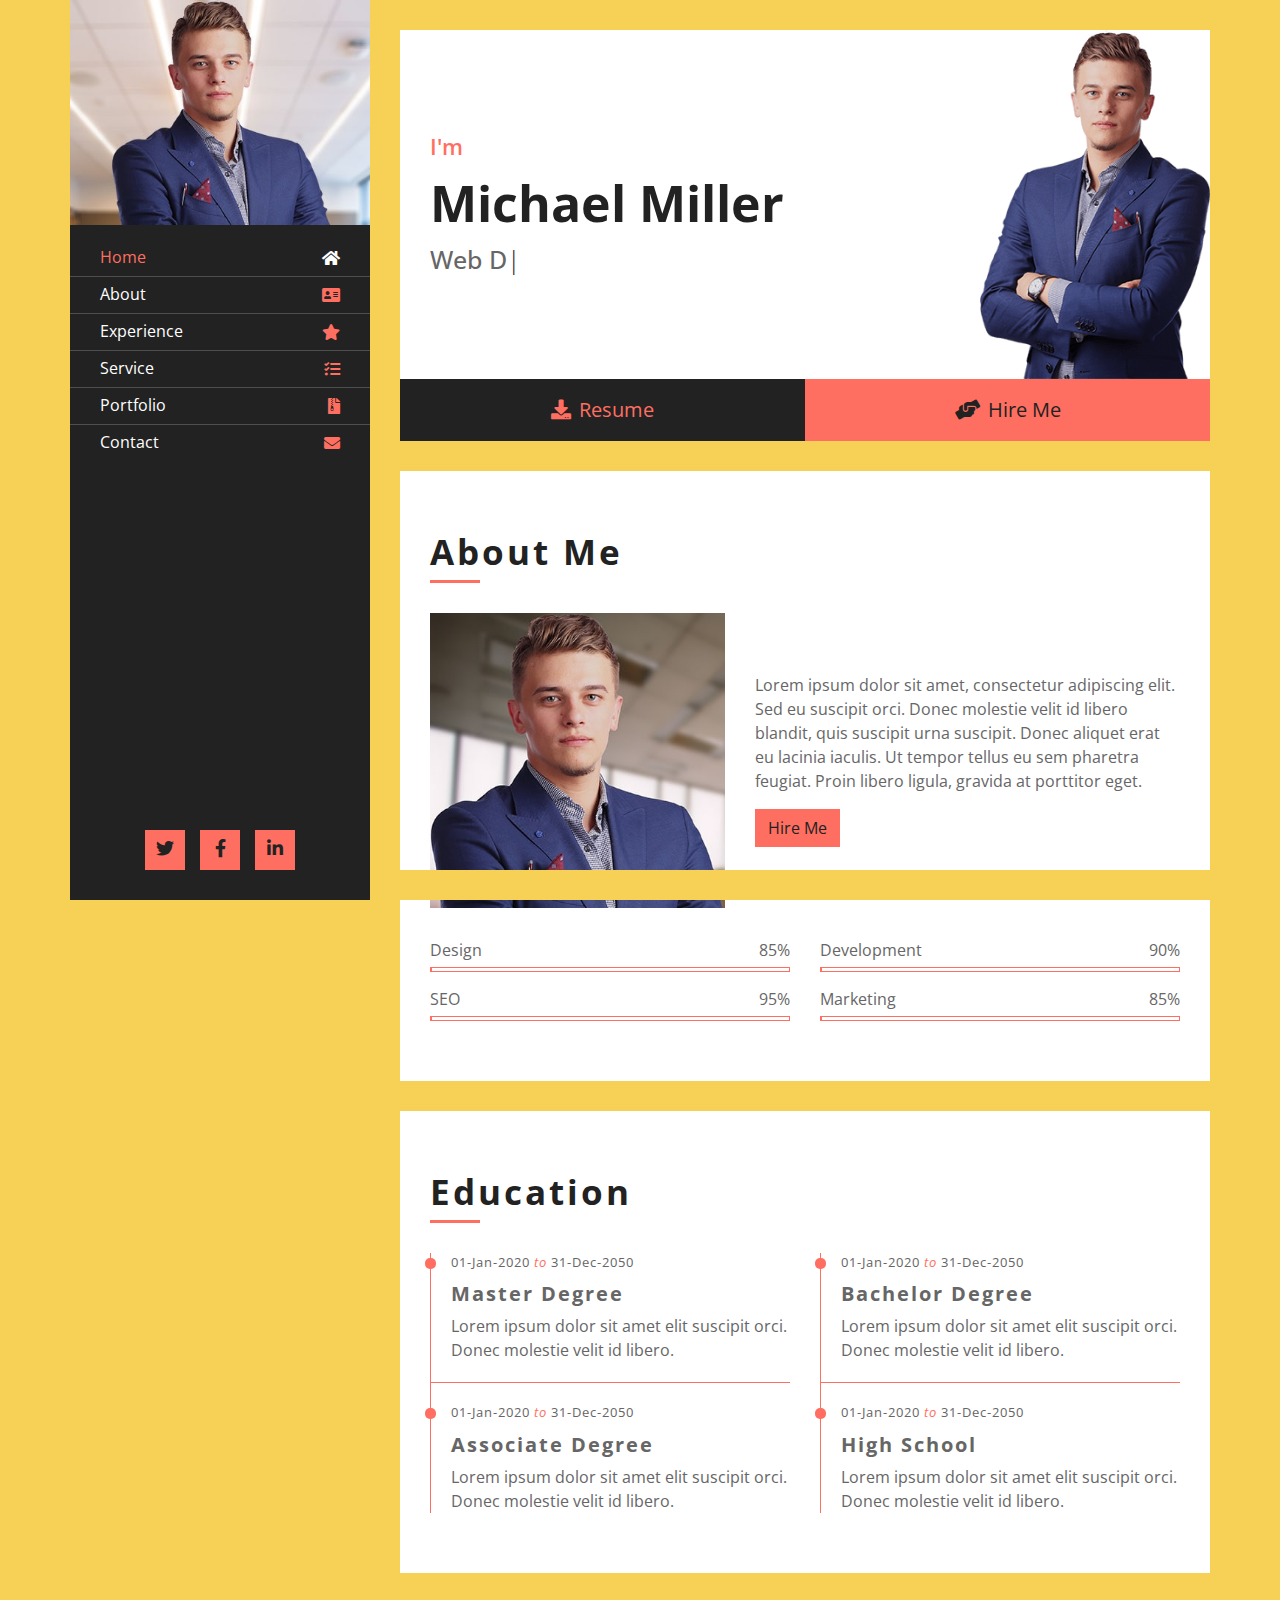
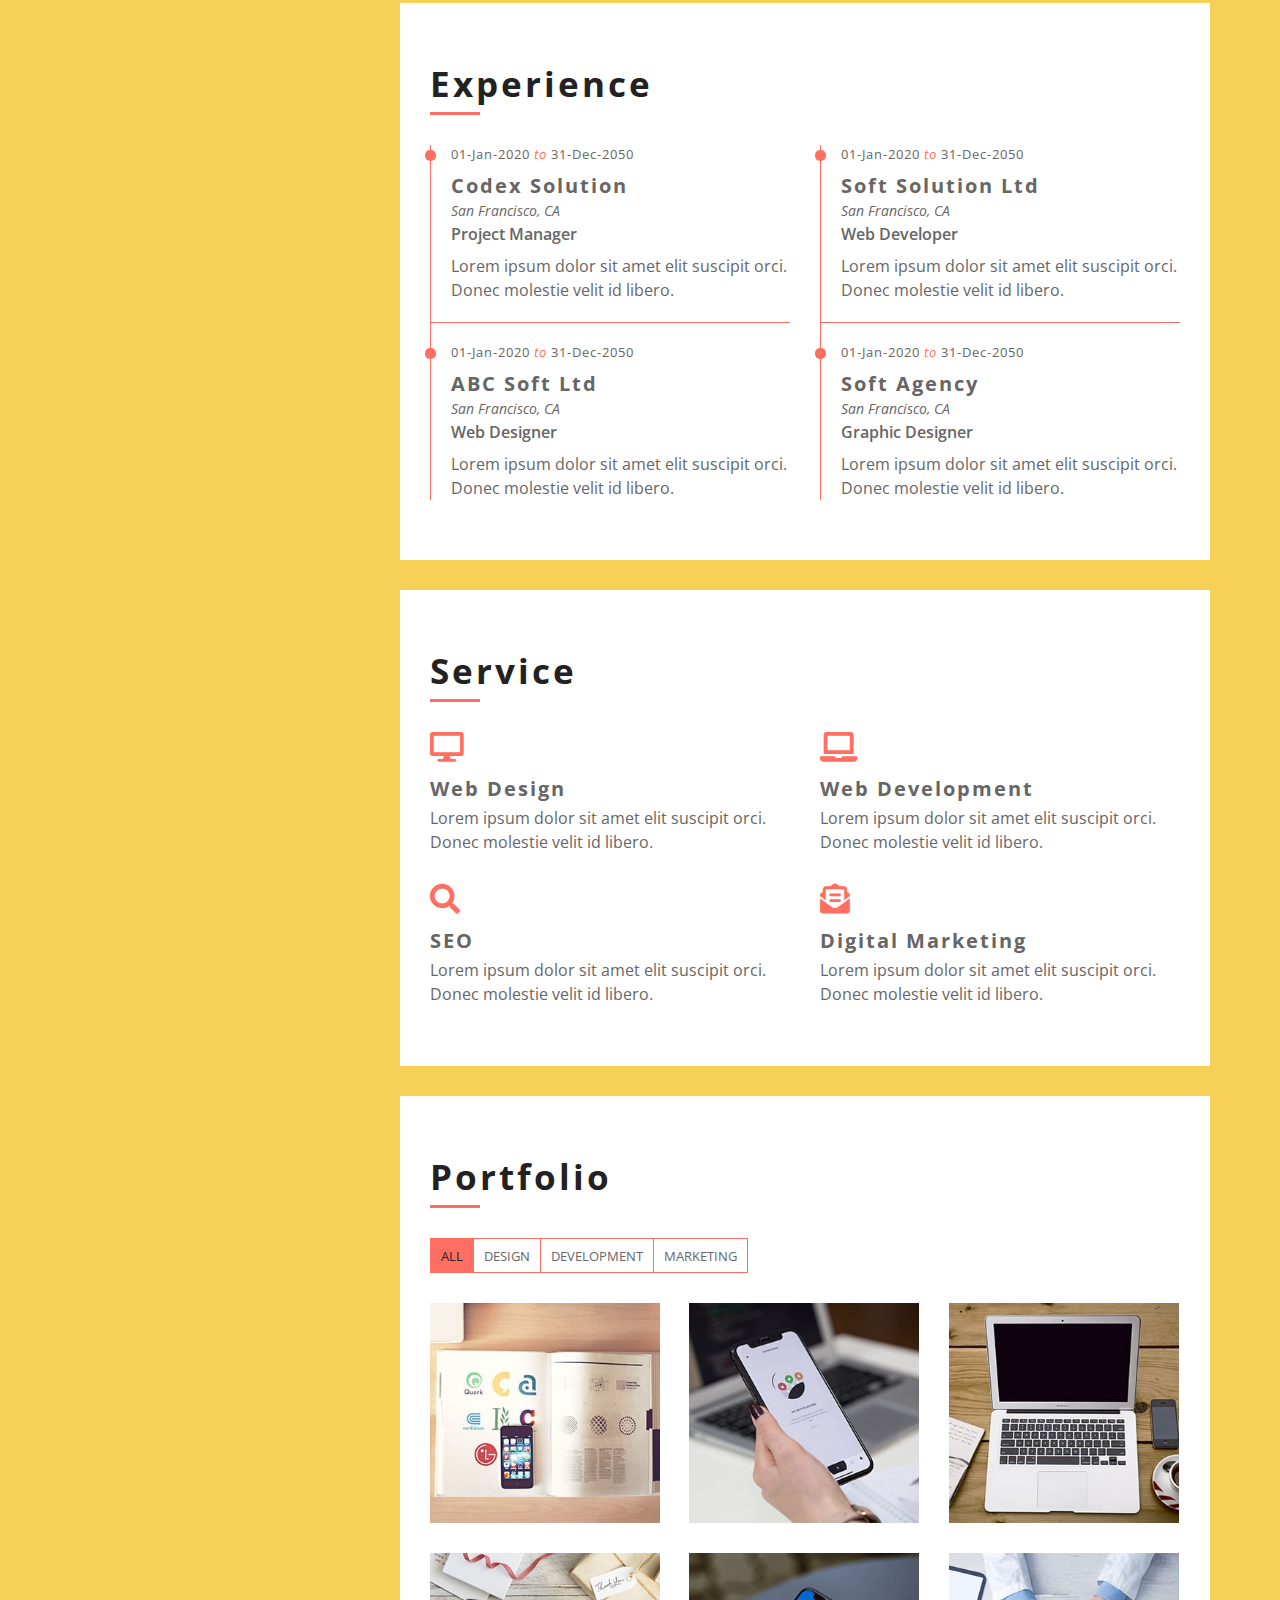
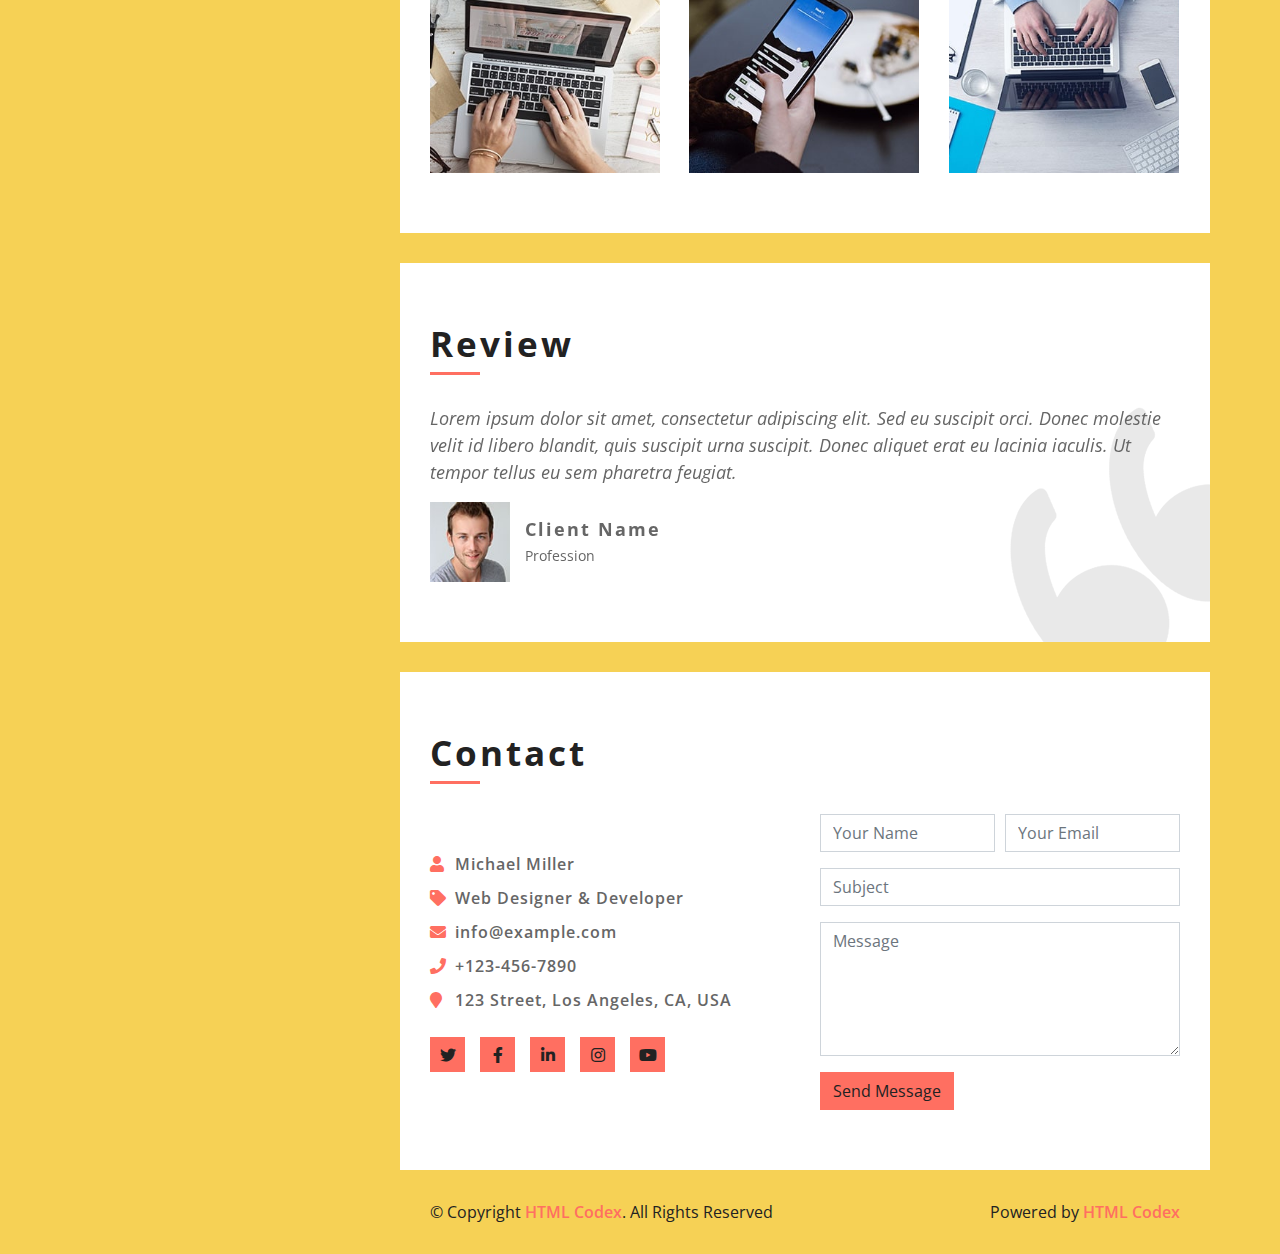
==== index.html @ 1206270b "initial commit" ====
<!DOCTYPE html>
<html lang="en">
    <head>
        <meta charset="utf-8">
        <title>하혜진 포트폴리오</title>
        <meta content="width=device-width, initial-scale=1.0" name="viewport">
        <meta content="Resume Website Template Free Download" name="keywords">
        <meta content="Resume Website Template Free Download" name="description">

        <!-- Favicon -->
        <link href="img/favicon.ico" rel="icon">

        <!-- Google Fonts -->
        <link href="https://fonts.googleapis.com/css2?family=Open+Sans:300;400;600;700;800&display=swap" rel="stylesheet">

        <!-- CSS Libraries -->
        <link href="https://stackpath.bootstrapcdn.com/bootstrap/4.4.1/css/bootstrap.min.css" rel="stylesheet">
        <link href="https://cdnjs.cloudflare.com/ajax/libs/font-awesome/5.10.0/css/all.min.css" rel="stylesheet">
        <link href="lib/slick/slick.css" rel="stylesheet">
        <link href="lib/slick/slick-theme.css" rel="stylesheet">
        <link href="lib/lightbox/css/lightbox.min.css" rel="stylesheet">

        <!-- Template Stylesheet -->
        <link href="css/style.css" rel="stylesheet">
    </head>

    <body data-spy="scroll" data-target=".navbar" data-offset="51">
        <div class="wrapper">
            <div class="sidebar">
                <div class="sidebar-header">
                    <img src="img/profile.jpg" alt="Image">
                </div>
                <div class="sidebar-content">
                    <nav class="navbar navbar-expand-md bg-dark navbar-dark">
                        <a href="#" class="navbar-brand">Navigation</a>
                        <button type="button" class="navbar-toggler" data-toggle="collapse" data-target="#navbarCollapse">
                            <span class="navbar-toggler-icon"></span>
                        </button>
                        <div class="collapse navbar-collapse" id="navbarCollapse">
                            <ul class="nav navbar-nav">
                                <li class="nav-item">
                                    <a class="nav-link" href="#header">Home<i class="fa fa-home"></i></a>
                                </li>
                                <li class="nav-item">
                                    <a class="nav-link" href="#about">About<i class="fa fa-address-card"></i></a>
                                </li>
                                <li class="nav-item">
                                    <a class="nav-link" href="#experience">Experience<i class="fa fa-star"></i></a>
                                </li>
                                <li class="nav-item">
                                    <a class="nav-link" href="#service">Service<i class="fa fa-tasks"></i></a>
                                </li>
                                <li class="nav-item">
                                    <a class="nav-link" href="#portfolio">Portfolio<i class="fa fa-file-archive"></i></a>
                                </li>
                                <li class="nav-item">
                                    <a class="nav-link" href="#contact">Contact<i class="fa fa-envelope"></i></a>
                                </li>
                            </ul>
                        </div>
                    </nav>
                </div>
                <div class="sidebar-footer">
                    <a href="#"><i class="fab fa-twitter"></i></a>
                    <a href="#"><i class="fab fa-facebook-f"></i></a>
                    <a href="#"><i class="fab fa-linkedin-in"></i></a>
                </div>
            </div>
            <div class="content">
                <!-- Header Start -->
                <div class="header" id="header">
                    <div class="content-inner">
                        <p>I'm</p>
                        <h1>Michael Miller</h1>
                        <h2></h2>
                        <div class="typed-text">Web Designer, Web Developer, Front End Developer, Apps Developer, Graphic Designer</div>
                    </div>
                </div>
                <!-- Header End -->
                
                <!-- Large Button Start -->
                <div class="large-btn">
                    <div class="content-inner">
                        <a class="btn" href="#"><i class="fa fa-download"></i>Resume</a>
                        <a class="btn" href="#"><i class="fa fa-hands-helping"></i>Hire Me</a>
                    </div>
                </div>
                <!-- Large Button End -->
                
                <!-- About Start -->
                <div class="about" id="about">
                    <div class="content-inner">
                        <div class="content-header">
                            <h2>About Me</h2>
                        </div>
                        <div class="row align-items-center">
                            <div class="col-md-6 col-lg-5">
                                <img src="img/about.jpg" alt="Image">
                            </div>
                            <div class="col-md-6 col-lg-7">
                                <p>
                                    Lorem ipsum dolor sit amet, consectetur adipiscing elit. Sed eu suscipit orci. Donec molestie velit id libero blandit, quis suscipit urna suscipit. Donec aliquet erat eu lacinia iaculis. Ut tempor tellus eu sem pharetra feugiat. Proin libero ligula, gravida at porttitor eget.
                                </p>
                                <a class="btn" href="#">Hire Me</a>
                            </div>
                        </div>
                        <div class="row">
                            <div class="col-md-6">
                                <div class="skills">
                                    <div class="skill-name">
                                        <p>Design</p><p>85%</p>
                                    </div>
                                    <div class="progress">
                                        <div class="progress-bar" role="progressbar" aria-valuenow="85" aria-valuemin="0" aria-valuemax="100"></div>
                                    </div>
                                    <div class="skill-name">
                                        <p>SEO</p><p>95%</p>
                                    </div>
                                    <div class="progress">
                                        <div class="progress-bar" role="progressbar" aria-valuenow="95" aria-valuemin="0" aria-valuemax="100"></div>
                                    </div>
                                </div>
                            </div>
                            <div class="col-md-6">
                                <div class="skills">
                                    <div class="skill-name">
                                        <p>Development</p><p>90%</p>
                                    </div>
                                    <div class="progress">
                                        <div class="progress-bar" role="progressbar" aria-valuenow="90" aria-valuemin="0" aria-valuemax="100"></div>
                                    </div>
                                    <div class="skill-name">
                                        <p>Marketing</p><p>85%</p>
                                    </div>
                                    <div class="progress">
                                        <div class="progress-bar" role="progressbar" aria-valuenow="85" aria-valuemin="0" aria-valuemax="100"></div>
                                    </div>
                                </div>
                            </div>
                        </div>
                    </div>
                </div>
                <!-- About End -->
                
                <!-- Education Start -->
                <div class="education" id="education">
                    <div class="content-inner">
                        <div class="content-header">
                            <h2>Education</h2>
                        </div>
                        <div class="row align-items-center">
                            <div class="col-md-6">
                                <div class="edu-col">
                                    <span>01-Jan-2020 <i>to</i> 31-Dec-2050</span>
                                    <h3>Master Degree</h3>
                                    <p>Lorem ipsum dolor sit amet elit suscipit orci. Donec molestie velit id libero.</p>
                                </div>
                            </div>
                            <div class="col-md-6">
                                <div class="edu-col">
                                    <span>01-Jan-2020 <i>to</i> 31-Dec-2050</span>
                                    <h3>Bachelor Degree</h3>
                                    <p>Lorem ipsum dolor sit amet elit suscipit orci. Donec molestie velit id libero.</p>
                                </div>
                            </div>
                            <div class="col-md-6">
                                <div class="edu-col">
                                    <span>01-Jan-2020 <i>to</i> 31-Dec-2050</span>
                                    <h3>Associate Degree</h3>
                                    <p>Lorem ipsum dolor sit amet elit suscipit orci. Donec molestie velit id libero.</p>
                                </div>
                            </div>
                            <div class="col-md-6">
                                <div class="edu-col">
                                    <span>01-Jan-2020 <i>to</i> 31-Dec-2050</span>
                                    <h3>High School</h3>
                                    <p>Lorem ipsum dolor sit amet elit suscipit orci. Donec molestie velit id libero.</p>
                                </div>
                            </div>
                        </div>
                    </div>
                </div>
                <!-- Education Start -->
                
                <!-- Experience Start -->
                <div class="experience" id="experience">
                    <div class="content-inner">
                        <div class="content-header">
                            <h2>Experience</h2>
                        </div>
                        <div class="row align-items-center">
                            <div class="col-md-6">
                                <div class="exp-col">
                                    <span>01-Jan-2020 <i>to</i> 31-Dec-2050</span>
                                    <h3>Codex Solution</h3>
                                    <h4>San Francisco, CA</h4>
                                    <h5>Project Manager</h5>
                                    <p>Lorem ipsum dolor sit amet elit suscipit orci. Donec molestie velit id libero.</p>
                                </div>
                            </div>
                            <div class="col-md-6">
                                <div class="exp-col">
                                    <span>01-Jan-2020 <i>to</i> 31-Dec-2050</span>
                                    <h3>Soft Solution Ltd</h3>
                                    <h4>San Francisco, CA</h4>
                                    <h5>Web Developer</h5>
                                    <p>Lorem ipsum dolor sit amet elit suscipit orci. Donec molestie velit id libero.</p>
                                </div>
                            </div>
                            <div class="col-md-6">
                                <div class="exp-col">
                                    <span>01-Jan-2020 <i>to</i> 31-Dec-2050</span>
                                    <h3>ABC Soft Ltd</h3>
                                    <h4>San Francisco, CA</h4>
                                    <h5>Web Designer</h5>
                                    <p>Lorem ipsum dolor sit amet elit suscipit orci. Donec molestie velit id libero.</p>
                                </div>
                            </div>
                            <div class="col-md-6">
                                <div class="exp-col">
                                    <span>01-Jan-2020 <i>to</i> 31-Dec-2050</span>
                                    <h3>Soft Agency</h3>
                                    <h4>San Francisco, CA</h4>
                                    <h5>Graphic Designer</h5>
                                    <p>Lorem ipsum dolor sit amet elit suscipit orci. Donec molestie velit id libero.</p>
                                </div>
                            </div>
                        </div>
                    </div>
                </div>
                <!-- Experience Start -->
                
                <!-- Service Start -->
                <div class="service" id="service">
                    <div class="content-inner">
                        <div class="content-header">
                            <h2>Service</h2>
                        </div>
                        <div class="row align-items-center">
                            <div class="col-md-6">
                                <div class="srv-col">
                                    <i class="fa fa-desktop"></i>
                                    <h3>Web Design</h3>
                                    <p>Lorem ipsum dolor sit amet elit suscipit orci. Donec molestie velit id libero.</p>
                                </div>
                            </div>
                            <div class="col-md-6">
                                <div class="srv-col">
                                    <i class="fa fa-laptop"></i>
                                    <h3>Web Development</h3>
                                    <p>Lorem ipsum dolor sit amet elit suscipit orci. Donec molestie velit id libero.</p>
                                </div>
                            </div>
                            <div class="col-md-6">
                                <div class="srv-col">
                                    <i class="fa fa-search"></i>
                                    <h3>SEO</h3>
                                    <p>Lorem ipsum dolor sit amet elit suscipit orci. Donec molestie velit id libero.</p>
                                </div>
                            </div>
                            <div class="col-md-6">
                                <div class="srv-col">
                                    <i class="fa fa-envelope-open-text"></i>
                                    <h3>Digital Marketing</h3>
                                    <p>Lorem ipsum dolor sit amet elit suscipit orci. Donec molestie velit id libero.</p>
                                </div>
                            </div>
                        </div>
                    </div>
                </div>
                <!-- Service Start -->
                
                <!-- Portfolio Start -->
                <div class="portfolio" id="portfolio">
                    <div class="content-inner">
                        <div class="content-header">
                            <h2>Portfolio</h2>
                        </div>
                        <div class="row">
                            <div class="col-lg-12">
                                <ul id="portfolio-flters">
                                    <li data-filter="*" class="filter-active">All</li>
                                    <li data-filter=".web-des">Design</li>
                                    <li data-filter=".web-dev">Development</li>
                                    <li data-filter=".dig-mar">Marketing</li>
                                </ul>
                            </div>
                        </div>
                        <div class="row portfolio-container">
                            <div class="col-lg-4 col-md-6 portfolio-item web-des">
                                <div class="portfolio-wrap">
                                    <figure>
                                        <img src="img/portfolio-1.jpg" class="img-fluid" alt="">
                                        <a href="img/portfolio-1.jpg" data-lightbox="portfolio" data-title="Project Name" class="link-preview" title="Preview"><i class="fa fa-eye"></i></a>
                                        <a href="#" class="link-details" title="More Details"><i class="fa fa-link"></i></a>
                                        <a class="portfolio-title" href="#">Project Name <span>Web Design</span></a>
                                    </figure>
                                </div>
                            </div>

                            <div class="col-lg-4 col-md-6 portfolio-item web-des">
                                <div class="portfolio-wrap">
                                    <figure>
                                        <img src="img/portfolio-2.jpg" class="img-fluid" alt="">
                                        <a href="img/portfolio-2.jpg" class="link-preview" data-lightbox="portfolio" data-title="Project Name" title="Preview"><i class="fa fa-eye"></i></a>
                                        <a href="#" class="link-details" title="More Details"><i class="fa fa-link"></i></a>
                                        <a class="portfolio-title" href="#">Project Name <span>Web Design</span></a>
                                    </figure>
                                </div>
                            </div>

                            <div class="col-lg-4 col-md-6 portfolio-item web-dev">
                                <div class="portfolio-wrap">
                                    <figure>
                                        <img src="img/portfolio-3.jpg" class="img-fluid" alt="">
                                        <a href="img/portfolio-3.jpg" class="link-preview" data-lightbox="portfolio" data-title="Project Name" title="Preview"><i class="fa fa-eye"></i></a>
                                        <a href="#" class="link-details" title="More Details"><i class="fa fa-link"></i></a>
                                        <a class="portfolio-title" href="#">Project Name <span>Web Development</span></a>
                                    </figure>
                                </div>
                            </div>

                            <div class="col-lg-4 col-md-6 portfolio-item web-dev">
                                <div class="portfolio-wrap">
                                    <figure>
                                        <img src="img/portfolio-4.jpg" class="img-fluid" alt="">
                                        <a href="img/portfolio-4.jpg" class="link-preview" data-lightbox="portfolio" data-title="Project Name" title="Preview"><i class="fa fa-eye"></i></a>
                                        <a href="#" class="link-details" title="More Details"><i class="fa fa-link"></i></a>
                                        <a class="portfolio-title" href="#">Project Name <span>Web Development</span></a>
                                    </figure>
                                </div>
                            </div>

                            <div class="col-lg-4 col-md-6 portfolio-item dig-mar">
                                <div class="portfolio-wrap">
                                    <figure>
                                        <img src="img/portfolio-5.jpg" class="img-fluid" alt="">
                                        <a href="img/portfolio-5.jpg" class="link-preview" data-lightbox="portfolio" data-title="Project Name" title="Preview"><i class="fa fa-eye"></i></a>
                                        <a href="#" class="link-details" title="More Details"><i class="fa fa-link"></i></a>
                                        <a class="portfolio-title" href="#">Project Name <span>Digital Marketing</span></a>
                                    </figure>
                                </div>
                            </div>

                            <div class="col-lg-4 col-md-6 portfolio-item dig-mar">
                                <div class="portfolio-wrap">
                                    <figure>
                                        <img src="img/portfolio-6.jpg" class="img-fluid" alt="">
                                        <a href="img/portfolio-6.jpg" class="link-preview" data-lightbox="portfolio" data-title="Project Name" title="Preview"><i class="fa fa-eye"></i></a>
                                        <a href="#" class="link-details" title="More Details"><i class="fa fa-link"></i></a>
                                        <a class="portfolio-title" href="#">Project Name <span>Digital Marketing</span></a>
                                    </figure>
                                </div>
                            </div>
                        </div>
                    </div>
                </div>
                <!-- Portfolio Start -->
                
                <!-- Review Start -->
                <div class="review" id="review">
                    <div class="content-inner">
                        <div class="content-header">
                            <h2>Review</h2>
                        </div>
                        <div class="row align-items-center review-slider">
                            <div class="col-md-12">
                                <div class="review-slider-item">
                                    <div class="review-text">
                                        <p>
                                            Lorem ipsum dolor sit amet, consectetur adipiscing elit. Sed eu suscipit orci. Donec molestie velit id libero blandit, quis suscipit urna suscipit. Donec aliquet erat eu lacinia iaculis. Ut tempor tellus eu sem pharetra feugiat.
                                        </p>
                                    </div>
                                    <div class="review-img">
                                        <img src="img/review-1.jpg" alt="Image">
                                        <div class="review-name">
                                            <h3>Client Name</h3>
                                            <p>Profession</p>
                                        </div>
                                    </div>
                                </div>
                            </div>
                            <div class="col-md-12">
                                <div class="review-slider-item">
                                    <div class="review-text">
                                        <p>
                                            Lorem ipsum dolor sit amet, consectetur adipiscing elit. Sed eu suscipit orci. Donec molestie velit id libero blandit, quis suscipit urna suscipit. Donec aliquet erat eu lacinia iaculis. Ut tempor tellus eu sem pharetra feugiat.
                                        </p>
                                    </div>
                                    <div class="review-img">
                                        <img src="img/review-2.jpg" alt="Image">
                                        <div class="review-name">
                                            <h3>Client Name</h3>
                                            <p>Profession</p>
                                        </div>
                                    </div>
                                </div>
                            </div>
                            <div class="col-md-12">
                                <div class="review-slider-item">
                                    <div class="review-text">
                                        <p>
                                            Lorem ipsum dolor sit amet, consectetur adipiscing elit. Sed eu suscipit orci. Donec molestie velit id libero blandit, quis suscipit urna suscipit. Donec aliquet erat eu lacinia iaculis. Ut tempor tellus eu sem pharetra feugiat.
                                        </p>
                                    </div>
                                    <div class="review-img">
                                        <img src="img/review-3.jpg" alt="Image">
                                        <div class="review-name">
                                            <h3>Client Name</h3>
                                            <p>Profession</p>
                                        </div>
                                    </div>
                                </div>
                            </div>
                        </div>
                    </div>
                </div>
                <!-- Review End -->
                
                <!-- Contact Start -->
                <div class="contact" id="contact">
                    <div class="content-inner">
                        <div class="content-header">
                            <h2>Contact</h2>
                        </div>
                        <div class="row align-items-center">
                            <div class="col-md-6">
                                <div class="contact-info">
                                    <p><i class="fa fa-user"></i>Michael Miller</p>
                                    <p><i class="fa fa-tag"></i>Web Designer & Developer</p>
                                    <p><i class="fa fa-envelope"></i><a href="mailto:info@example.com">info@example.com</a></p>
                                    <p><i class="fa fa-phone"></i><a href="tel:+1234567890">+123-456-7890</a></p>
                                    <p><i class="fa fa-map-marker"></i>123 Street, Los Angeles, CA, USA</p>
                                    <div class="social">
                                        <a class="btn" href=""><i class="fab fa-twitter"></i></a>
                                        <a class="btn" href=""><i class="fab fa-facebook-f"></i></a>
                                        <a class="btn" href=""><i class="fab fa-linkedin-in"></i></a>
                                        <a class="btn" href=""><i class="fab fa-instagram"></i></a>
                                        <a class="btn" href=""><i class="fab fa-youtube"></i></a>
                                    </div>
                                </div>
                            </div>
                            <div class="col-md-6">
                                <div class="form">
                                    <form>
                                        <div class="form-row">
                                            <div class="form-group col-md-6">
                                                <input type="text" class="form-control" placeholder="Your Name" />
                                            </div>
                                            <div class="form-group col-md-6">
                                                <input type="email" class="form-control" placeholder="Your Email" />
                                            </div>
                                        </div>
                                        <div class="form-group">
                                            <input type="text" class="form-control" placeholder="Subject" />
                                        </div>
                                        <div class="form-group">
                                            <textarea class="form-control" rows="5" placeholder="Message"></textarea>
                                        </div>
                                        <div><button class="btn" type="submit">Send Message</button></div>
                                    </form>
                                </div>
                            </div>
                        </div>
                    </div>
                </div>
                <!-- Contact End -->
                
                <!-- Footer Start -->
                <div class="footer">
                    <div class="content-inner">
                        <div class="row align-items-center">
                            <div class="col-md-6">
                                <p>&copy; Copyright <a href="https://htmlcodex.com">HTML Codex</a>. All Rights Reserved</p>
                            </div>
                            <div class="col-md-6">
                                <p>Powered by <a href="https://htmlcodex.com">HTML Codex</a></p>
                            </div>
                        </div>
                    </div>
                </div>
                <!-- Footer Start -->
            </div>
        </div>
        
        <!-- Back to Top -->
        <a href="#" class="back-to-top"><i class="fa fa-angle-double-up"></i></a>
        
        <!-- JavaScript Libraries -->
        <script src="https://code.jquery.com/jquery-3.4.1.min.js"></script>
        <script src="https://stackpath.bootstrapcdn.com/bootstrap/4.4.1/js/bootstrap.bundle.min.js"></script>
        <script src="lib/easing/easing.min.js"></script>
        <script src="lib/slick/slick.min.js"></script>
        <script src="lib/typed/typed.min.js"></script>
        <script src="lib/waypoints/waypoints.min.js"></script>
        <script src="lib/isotope/isotope.pkgd.min.js"></script>
        <script src="lib/lightbox/js/lightbox.min.js"></script>
        
        <!-- Template Javascript -->
        <script src="js/main.js"></script>
    </body>
</html>
---- css/style.css ----
/**********************************/
/********** General CSS ***********/
/**********************************/
body {
    color: #666666;
    background: #F6D155;
    font-family: 'Open Sans', sans-serif;
}

a {
    color: #222222;
    transition: all .3s;
}

a:hover,
a:active,
a:focus {
    color: #FF6F61;
    outline: none;
    text-decoration: none;
}

.btn:focus {
    box-shadow: none;
}


/**********************************/
/****** Layout with Sidebar *******/
/**********************************/
.wrapper {
    position: relative;
    margin: 0 auto;
    width: 100%;
    max-width: 1140px;
}

.wrapper .sidebar {
    position: relative;
    width: 100%;
    float: left;
    background: #222222;
}

.wrapper .content {
    position: relative;
    width: 100%;
    padding: 15px;
    float: left;
    background: #F6D155;
}

.wrapper .sidebar-header,
.wrapper .sidebar-footer {
    display: none;
}

.navbar {
    padding: 15px;
    background: #222222 !important;
}

.navbar-expand-md .navbar-nav .nav-item {
    width: 100%;
    border-top: 1px solid rgba(255, 255, 255, .2);
}

.navbar-expand-md .navbar-nav .nav-item:first-child{
    border-top: none;
}

.navbar-expand-md .navbar-nav .nav-link {
    color: #ffffff;
    padding: 5px 15px 7px 15px;
    transition: all .3s;
}

.navbar-expand-md .navbar-nav .nav-link i {
    color: #FF6F61;
    float: right;
    padding-top: 5px;
    transition: all .3s;
}

.navbar-expand-md .navbar-nav .nav-link:hover,
.navbar-expand-md .navbar-nav .nav-link.active {
    color: #FF6F61;
}

.navbar-expand-md .navbar-nav .nav-link:hover i,
.navbar-expand-md .navbar-nav .nav-link.active i{
    color: #ffffff;
}


.wrapper .sidebar,
.wrapper .content {
    -webkit-transition: margin 200ms ease-out;
    -moz-transition: margin 200ms ease-out;
    -o-transition: margin 200ms ease-out;
    transition: margin 200ms ease-out;
}

@media (min-width: 768px) {
    .wrapper .content {
        padding: 30px 0px 30px 30px;
    }
    
    .wrapper .content::before,
    .wrapper .content::after {
        position: fixed;
        content: "";
        width: 100%;
        height: 30px;
        background: #F6D155;
        z-index: 1;
    }
    
    .wrapper .content::before {
        top: 0;
    }
    
    .wrapper .content::after {
        bottom: 0;
    }
    
    .wrapper .sidebar {
        position: fixed;
        width: 300px;
        height: 100%;
        margin-left: -250px;
        float: left;
        overflow: auto;
        scrollbar-width: thin;
        scrollbar-color: gray;
        z-index: 2;
    }

    .wrapper .sidebar:hover {
        margin-left: 0px;
    }
    
    .wrapper .content {
        position: relative;
        width: calc(100% - 50px);
        margin-left: 50px;
        float: right;
    }
    
    .wrapper .sidebar:hover  .sidebar-header {
        position: relative;
        display: block;
        width: 100%;
    }

    .wrapper .sidebar .sidebar-header img {
        width: 100%;
        height: auto;
    }
    
    .navbar-brand {
        display: none;
    }
    
    .navbar {
        padding: 15px 0;
        flex-direction: column;
    }
    
    .wrapper .sidebar:hover .navbar-expand-md .navbar-nav .nav-link {
        padding: 5px 30px 7px 30px;
    }
    
    .wrapper .sidebar::-webkit-scrollbar {
        width: 7px;
    }

    .wrapper .sidebar::-webkit-scrollbar-track {
        -webkit-box-shadow: inset 0 0 6px rgba(0,0,0,0.1);
    }

    .wrapper .sidebar::-webkit-scrollbar-thumb {
        background-color: darkgrey;
        outline: 1px solid slategrey;
        border-radius: 7px
    }
    
    .navbar-brand {
        display: none;
    }
    
    .sidebar .sidebar-footer {
        width: 300px;
        position: fixed;
        bottom: 0;
        padding: 15px;
        font-size: 0;
        text-align: center;
        background: #222222;
    }
    
    .sidebar .sidebar-footer a {
        display: inline-block;
        width: 40px;
        height: 40px;
        padding: 5px 0;
        margin: 0 15px 15px 0;
        text-align: center;
        font-size: 18px;
        color: #222222;
        background: #FF6F61;
    }
    
    .sidebar .sidebar-footer a:last-child {
        margin-right: 0;
    }
    
    .sidebar .sidebar-footer a:hover {
        color: #FF6F61;
        background: #ffffff;
    }
    
    .sidebar:hover .sidebar-footer {
        display: block;
    }
}

@media (min-width: 992px) {
    .wrapper .sidebar {
        margin: 0;
    }

    .wrapper .content {
        width: calc(100% - 300px);
        margin-left: 300px;
    }

    .sidebar .sidebar-header {
        position: relative;
        display: block;
        width: 100%;
    }
    
    .navbar-expand-md .navbar-nav .nav-link {
        padding: 5px 30px 7px 30px;
    }
    
    .sidebar .sidebar-footer {
        display: block;
    }
}

@media (max-width: 1140px) {
    .wrapper .content {
        padding: 30px;
    }
}

@media (max-width: 576px) {
    .wrapper .content {
        padding: 15px;
    }
}


/**********************************/
/******** Back to Top CSS *********/
/**********************************/
.back-to-top {
    position: fixed;
    display: none;
    width: 30px;
    height: 30px;
    text-align: center;
    line-height: 1;
    font-size: 30px;
    right: 30px;
    bottom: 30px;
    transition: background 0.5s;
    z-index: 11;
}

.back-to-top i {
    color: #222222;
}

.back-to-top i:hover {
    color: #FF6F61;
}

.back-to-top {
    -webkit-animation: action 1s infinite  alternate;
    animation: action 1s infinite  alternate;
}

@-webkit-keyframes action {
    0% { transform: translateY(0); }
    100% { transform: translateY(-15px); }
}

@keyframes action {
    0% { transform: translateY(0); }
    100% { transform: translateY(-15px); }
}


/**********************************/
/*********** Header CSS ***********/
/**********************************/
.header {
    position: relative;
    background: #ffffff;
}

.header .content-inner {
    padding: 100px 30px;
    background: url(../img/profile.png) right bottom no-repeat;
    background-size: contain;
}

.header p {
    color: #FF6F61;
    font-size: 22px;
    font-weight: 600;
    margin-bottom: 10px;
}

.header h1 {
    color: #222222;
    font-size: 50px;
    font-weight: 700;
}

.header h2 {
    display: inline-block;
    margin: 0;
    height: 25px;
    font-size: 25px;
}

.header .typed-text {
    display: none;
}

.header .typed-cursor {
    font-size: 25px;
    font-weight: 300;
    color: #222222;
}

.large-btn .content-inner {
    font-size: 0;
    border-bottom: 30px solid #F6D155;
}

.large-btn .btn {
    position: relative;
    width: 50%;
    padding: 15px 0;
    color: #FF6F61;
    font-size: 20px;
    background: #222222;
    border-radius: 0;
}

.large-btn .btn:last-child {
    color: #222222;
    background: #FF6F61;
}

.large-btn .btn i {
    margin-right: 8px;
}

.large-btn .btn::after {
    position: absolute;
    content: "";
    width: 0;
    height: 100%;
    top: 0;
    left: 0;
    transition: all .3s;
}

.large-btn .btn:hover::after {
    width: 100%;
    background: rgba(255, 255, 255, .1);
}


/**********************************/
/******* Content Header CSS *******/
/**********************************/
.content-header {
    position: relative;
    width: 100%;
    margin-bottom: 30px;
    padding-bottom: 10px;
}

.content-header h2 {
    color: #222222;
    font-size: 35px;
    font-weight: 700;
    letter-spacing: 3px;
    margin: 0;
}

.content-header::after {
    content: '';
    position: absolute;
    display: block;
    width: 50px;
    height: 3px;
    bottom: 0;
    left: 0;
    background: #FF6F61;
}


/**********************************/
/*********** About CSS ************/
/**********************************/
.about {
    position: relative;
    padding: 60px 30px;
    background: #ffffff;
    border-bottom: 30px solid #F6D155;
}


.about img {
    width: 100%;
    height: auto;
}

@media(max-width: 767.98px) {
    .about img {
        margin-bottom: 15px;
    }
}

.about .btn {
    border-radius: 0;
    color: #222222;
    background: #FF6F61;
    transition: all .3s;
}

.about .btn:hover {
    color: #FF6F61;
    background: #222222;
}

.about .skills {
    padding-top: 15px;
}

.about .skill-name {
    margin-top: 15px;
}

.about .skill-name p {
    display: inline-block;
    margin-bottom: 5px;
    font-size: 16px;
    font-weight: 400;
}

.about .skill-name p:last-child {
    float: right;
}

.about .progress {
    height: 5px;
    border: 1px solid #FF6F61;
    border-radius: 0;
    background: #ffffff;
}

.about .progress .progress-bar {
    width: 1px;
    background: #FF6F61;
    border-radius: 0;
    transition: 1s;
}


/**********************************/
/********* Education CSS **********/
/**********************************/
.education {
    position: relative;
    padding: 60px 30px;
    background: #ffffff;
    border-bottom: 30px solid #F6D155;
}

.education .edu-col {
    position: relative;
    width: 100%;
    padding: 20px 0 20px 20px;
    border-left: 1px solid #FF6F61;
    border-bottom: 1px solid #FF6F61;
}

.education .col-md-6:first-child .edu-col {
    padding-top: 0;
}

.education .col-md-6:last-child .edu-col {
    border-bottom: none;
    padding-bottom: 0;
}

@media (min-width: 768px) {
    .education .col-md-6:nth-child(-n+2) .edu-col {
        padding-top: 0;
    }

    .education .col-md-6:last-child .edu-col,
    .education .col-md-6:nth-last-child(2) .edu-col {
        border-bottom: none;
        padding-bottom: 0;
    }
}

.education .edu-col span {
    position: relative;
    display: block;
    font-size: 13px;
    letter-spacing: 1px;
    margin-bottom: 10px;
}

.education .edu-col span::before {
    position: absolute;
    content: "";
    width: 11px;
    height: 11px;
    background: #FF6F61;
    top: 5px;
    left: -26px;
    border-radius: 5px;
}

.education .edu-col span i {
    color: #FF6F61;
}

.education .edu-col h3 {
    font-size: 20px;
    font-weight: 700;
    letter-spacing: 2px;
}

.education .edu-col p {
    margin: 0;
}


/**********************************/
/********* Experience CSS *********/
/**********************************/
.experience {
    position: relative;
    padding: 60px 30px;
    background: #ffffff;
    border-bottom: 30px solid #F6D155;
}

.experience .exp-col {
    position: relative;
    width: 100%;
    padding: 20px 0 20px 20px;
    border-left: 1px solid #FF6F61;
    border-bottom: 1px solid #FF6F61;
}

.experience .col-md-6:first-child .exp-col {
    padding-top: 0;
}

.experience .col-md-6:last-child .exp-col {
    border-bottom: none;
    padding-bottom: 0;
}

@media (min-width: 768px) {
    .experience .col-md-6:nth-child(-n+2) .exp-col {
        padding-top: 0;
    }

    .experience .col-md-6:last-child .exp-col,
    .experience .col-md-6:nth-last-child(2) .exp-col {
        border-bottom: none;
        padding-bottom: 0;
    }
}

.experience .exp-col span {
    position: relative;
    display: block;
    font-size: 13px;
    letter-spacing: 1px;
    margin-bottom: 10px;
}

.experience .exp-col span::before {
    position: absolute;
    content: "";
    width: 11px;
    height: 11px;
    background: #FF6F61;
    top: 5px;
    left: -26px;
    border-radius: 5px;
}

.experience .exp-col span i {
    color: #FF6F61;
}

.experience .exp-col h3 {
    font-size: 20px;
    font-weight: 700;
    letter-spacing: 2px;
    margin-bottom: 5px;
}

.experience .exp-col h4 {
    font-size: 14px;
    font-weight: 400;
    font-style: italic;
    margin-bottom: 5px;
}

.experience .exp-col h5 {
    font-size: 16px;
    font-weight: 600;
    margin-bottom: 10px;
}

.experience .exp-col p {
    margin: 0;
}


/**********************************/
/*********** Service CSS **********/
/**********************************/
.service {
    position: relative;
    padding: 60px 30px 30px 30px;
    background: #ffffff;
    border-bottom: 30px solid #F6D155;
}

.service .srv-col {
    position: relative;
    width: 100%;
    margin-bottom: 30px;
}

.service .srv-col i {
    font-size: 30px;
    color: #FF6F61;
    margin-bottom: 15px;
}

.service .srv-col h3 {
    font-size: 20px;
    font-weight: 700;
    letter-spacing: 2px;
    margin-bottom: 5px;
}

.experience .exp-col h4 {
    font-size: 14px;
    font-weight: 400;
    font-style: italic;
    margin-bottom: 5px;
}

.experience .exp-col h5 {
    font-size: 16px;
    font-weight: 600;
    margin-bottom: 10px;
}

.experience .exp-col p {
    margin: 0;
}


/**********************************/
/********** Portfolio CSS *********/
/**********************************/
.portfolio {
    position: relative;
    padding: 60px 30px 30px 30px;
    background: #ffffff;
    border-bottom: 30px solid #F6D155;
}

.portfolio #portfolio-flters {
    padding: 0;
    margin: -15px 0 30px 0;
    list-style: none;
    font-size: 0;
}

.portfolio #portfolio-flters li {
    cursor: pointer;
    margin: 15px -1px 0 0;
    display: inline-block;
    height: 35px;
    padding: 10px;
    color: #666666;
    font-size: 13px;
    line-height: 15px;
    text-transform: uppercase;
    border: 1px solid #FF6F61;
    background: #ffffff;
    transition: all 0.3s ease-in-out;
}

.portfolio #portfolio-flters li:hover,
.portfolio #portfolio-flters li.filter-active {
    background: #FF6F61;
    color: #222222;
}

.portfolio .portfolio-item {
    position: relative;
    height: 250px;
    overflow: hidden;
}

.portfolio .portfolio-item figure {
    background: #ffffff;
    overflow: hidden;
    height: 220px;
    position: relative;
    border-radius: 0;
    margin: 0; 
}

.portfolio .portfolio-item figure img {
    width: 100%; 
    height: 100%; 
    object-fit: cover; 
}

.portfolio .portfolio-item figure:hover img {
    opacity: 0.3;
    transition: 0.3s;
}

.portfolio .portfolio-item figure .link-preview,
.portfolio .portfolio-item figure .link-details,
.portfolio .portfolio-item figure .portfolio-title {
    position: absolute;
    display: inline-block;
    opacity: 0;
    line-height: 1;
    text-align: center;
    width: 45px;
    height: 35px;
    background: #FF6F61;
    transition: 0.2s linear;
}

.portfolio .portfolio-item figure .link-preview i,
.portfolio .portfolio-item figure .link-details i {
    color: #222222;
    padding-top: 10px;
    font-size: 16px;
}

.portfolio .portfolio-item figure .link-preview:hover,
.portfolio .portfolio-item figure .link-details:hover {
    background: #222222;
}

.portfolio .portfolio-item figure .link-preview:hover i,
.portfolio .portfolio-item figure .link-details:hover i {
    color: #FF6F61;
}

.portfolio .portfolio-item figure .link-preview {
    left: 50%;
    top: calc(25% - 18px);
}

.portfolio .portfolio-item figure .link-details {
    right: 50%;
    top: calc(25% - 18px);
}

.portfolio .portfolio-item figure .portfolio-title {
    margin: 0;
    width: 100%;
    height: 50%;
    left: 0;
    right: 0;
    top: 100%;
    padding: 30px 10px;
    color: #222222;
    font-size: 16px;
    font-weight: 600;
    background: rgba(255, 111, 97, .5);
    border-radius: 0;
}

.portfolio .portfolio-item figure .portfolio-title:hover {
    text-decoration: none;
}

.portfolio .portfolio-item figure .portfolio-title span {
    display: block;
    margin-top: 10px;
    font-family: 'Open Sans', sans-serif;
    font-size: 13px;
    font-weight: 300;
}

.portfolio .portfolio-item figure:hover .link-preview {
    opacity: 1;
    left: calc(50% - 61px);
}

.portfolio .portfolio-item figure:hover .link-details {
    opacity: 1;
    right: calc(50% - 61px);
}

.portfolio .portfolio-item figure:hover .portfolio-title {
    opacity: 1;
    top: 50%;
}


/**********************************/
/*********** Review CSS ***********/
/**********************************/
.review {
    position: relative;
    background: #ffffff;
    border-bottom: 30px solid #F6D155;
}

.review .content-inner {
    position: relative;
    padding: 60px 30px;
    background: url(../img/quote.png) right bottom no-repeat;
}

.review .review-text p {
    font-size: 18px;
    font-style: italic;
}

.review .review-img {
    display: flex;
    align-items: center;
}

.review .review-img img {
    width: 80px; 
    height: 80px; 
    object-fit: cover;
    margin-right: 15px;
}

.review .review-name h3 {
    font-size: 18px;
    font-weight: 700;
    letter-spacing: 2px;
    margin-bottom: 5px;
}

.review .review-name p {
    font-size: 14px;
    margin-bottom: 0;
}

.review .review-text .ratting {
    margin-bottom: 5px;
}

.review .review-text .ratting i {
    color: #FF6F61;
    font-size: 14px;
}

.review .slick-slider:hover .slick-prev {
    left: 30px;
}

.review .slick-slider:hover .slick-next {
    right: 30px;
}

.review-slider .slick-prev,
.review-slider .slick-next {
    width: 35px;
    height: 35px;
    z-index: 1;
    opacity: 0;
    transition: .5s;
    background: rgba(255, 111, 97, .7);
}

.review-slider .slick-prev {
    left: 55px;
}

.review-slider .slick-next {
    right: 55px;
}

.review-slider.slick-slider:hover .slick-prev {
    left: 15px;
    opacity: 1;
}

.review-slider.slick-slider:hover .slick-next {
    right: 15px;
    opacity: 1;
}

.review-slider .slick-prev:hover,
.review-slider .slick-prev:focus,
.review-slider .slick-next:hover,
.review-slider .slick-next:focus {
    background: rgba(0, 0, 0, .7);
}

.review-slider .slick-prev:hover::before,
.review-slider .slick-prev:focus::before,
.review-slider .slick-next:hover::before,
.review-slider .slick-next:focus::before {
    color: #FF6F61;
}

.review-slider .slick-prev::before,
.review-slider .slick-next::before {
    font-family: "Font Awesome 5 Free";
    font-weight: 900;
    font-size: 18px;
    color: #ffffff;
}

.review-slider .slick-prev::before {
    content: "\f104";
}

.review-slider .slick-next::before {
    content: "\f105";
}

.review-slider .slick-dots {
    bottom: 15px;
}

.review-slider .slick-dots li button:before {
    color: #ffffff;
    font-size: 15px;
}

.review-slider .slick-dots li.slick-active button:before {
    color: #FF6F61;
}

.review-slider.slick-slider {
    margin-bottom: 0;
}


/**********************************/
/*********** Contact CSS ***********/
/**********************************/
.contact {
    position: relative;
    padding: 60px 30px 30px 30px;
    background: #ffffff;
}

.contact .contact-info {
    position: relative;
    width: 100%;
    margin-bottom: 30px;
}

.contact .contact-info p {
    font-size: 16px;
    font-weight: 600;
    letter-spacing: 1px;
    margin-bottom: 10px;
}

.contact .contact-info p i {
    width: 25px;
    color: #FF6F61;
}

.contact .contact-info p a {
    color: #666666;
}

.contact .contact-info p a:hover {
    color: #FF6F61;
    text-decoration: none;
}

.contact .social {
    font-size: 0;
}

.contact .social a {
    width: 35px;
    height: 35px;
    padding: 5px 0;
    color: #222222;
    background: #FF6F61;
    border-radius: 0;
    margin-top: 15px;
    margin-right: 15px;
    transition: all .3s;
}

.contact .social a:last-child {
    margin-right: 0;
}

.contact .social a:hover {
    color: #FF6F61;
    background: #222222;
}

.contact .form {
    position: relative;
    width: 100%;
    margin-bottom: 30px;
}

.contact .form .form-control {
    border-radius: 0;
}

.contact .form .form-control:focus {
    box-shadow: none;
    border-color: #FF6F61;
}

.contact .form .btn {
    color: #222222;
    background: #FF6F61;
    border-radius: 0;
    transition: all .3s;
}

.contact .form .btn:hover {
    color: #FF6F61;
    background: #222222;
}


/**********************************/
/*********** Footer CSS ***********/
/**********************************/
.footer {
    position: relative;
    width: 100%;
    padding: 30px 30px 0 30px;
    background: #F6D155;
}

.footer .col-md-6:last-child {
    text-align: right;
}

@media(max-width: 767.98px) {
    .footer .col-md-6,
    .footer .col-md-6:last-child{
        text-align: center;
    }
}

.footer p {
    color: #222222;
    margin: 0;
}

.footer a {
    color: #FF6F61;
    font-weight: 600;
}

.footer a:hover {
    color: #222222;
}
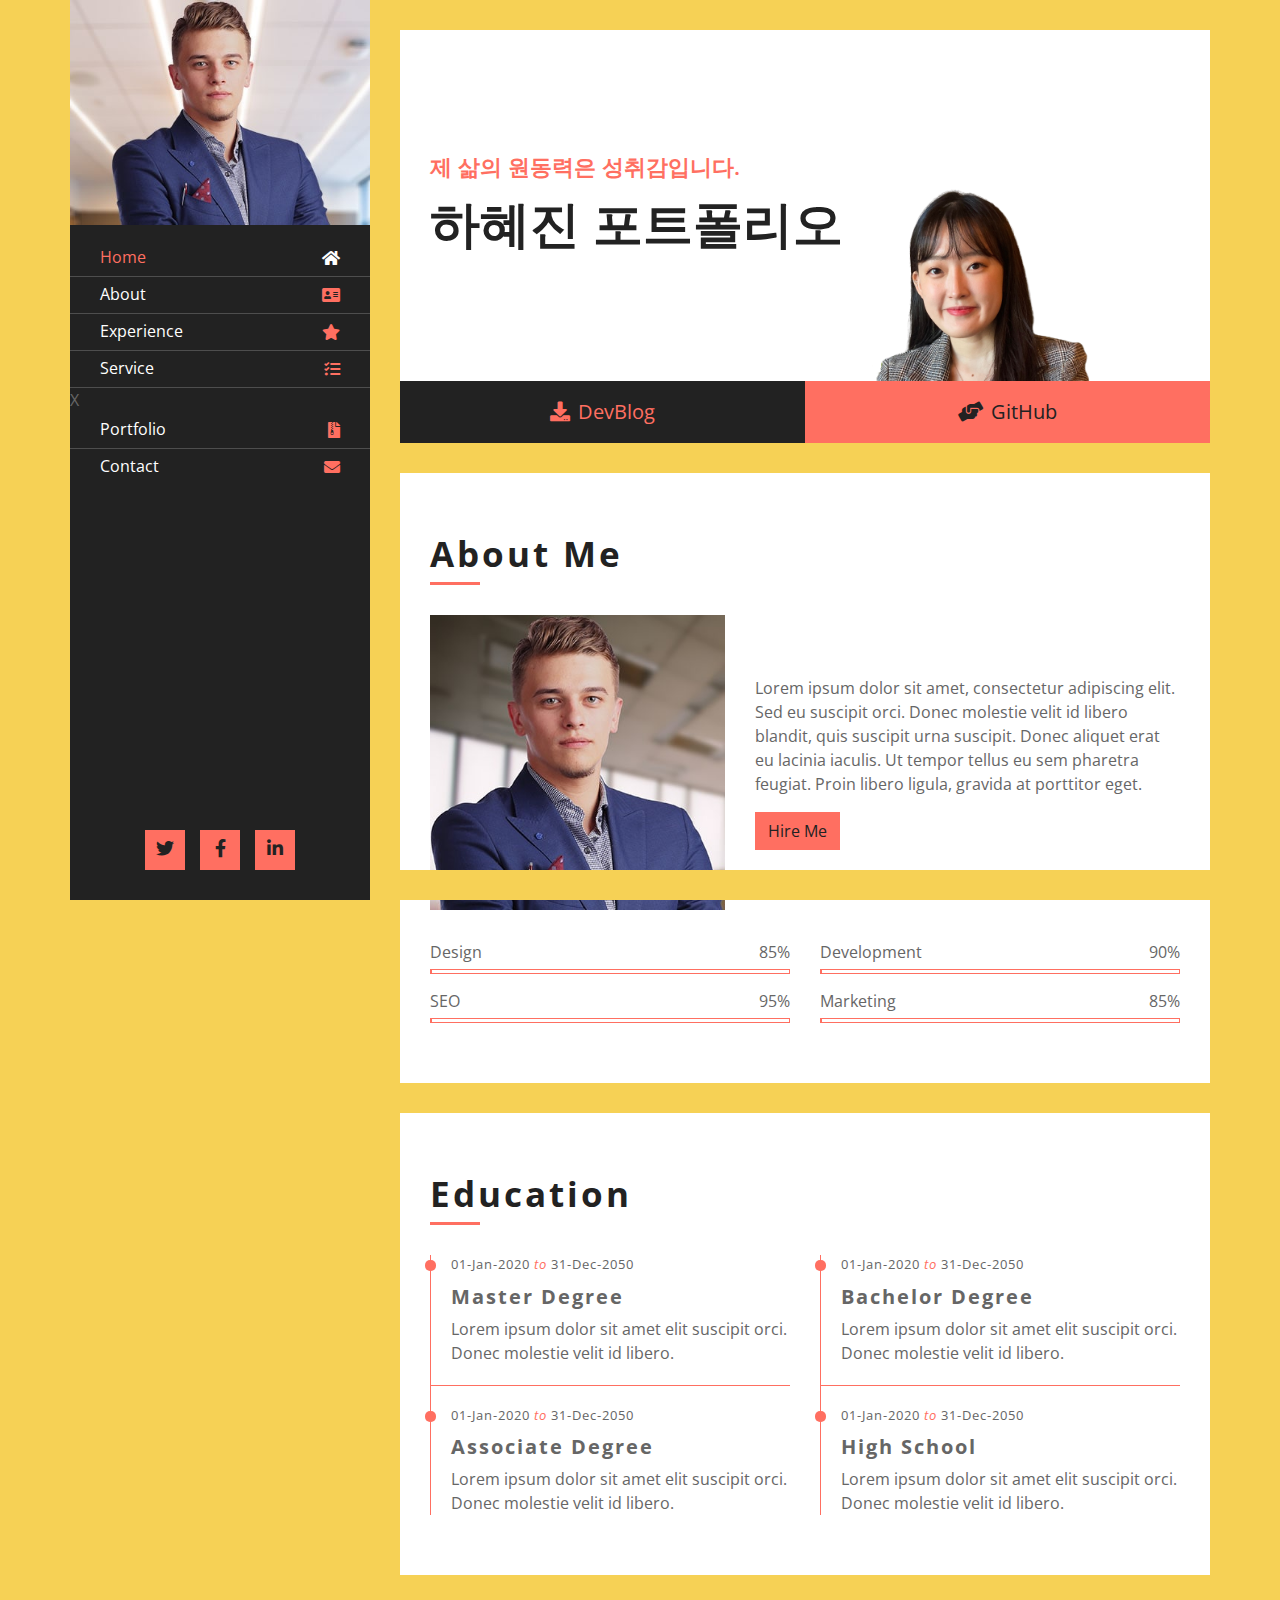
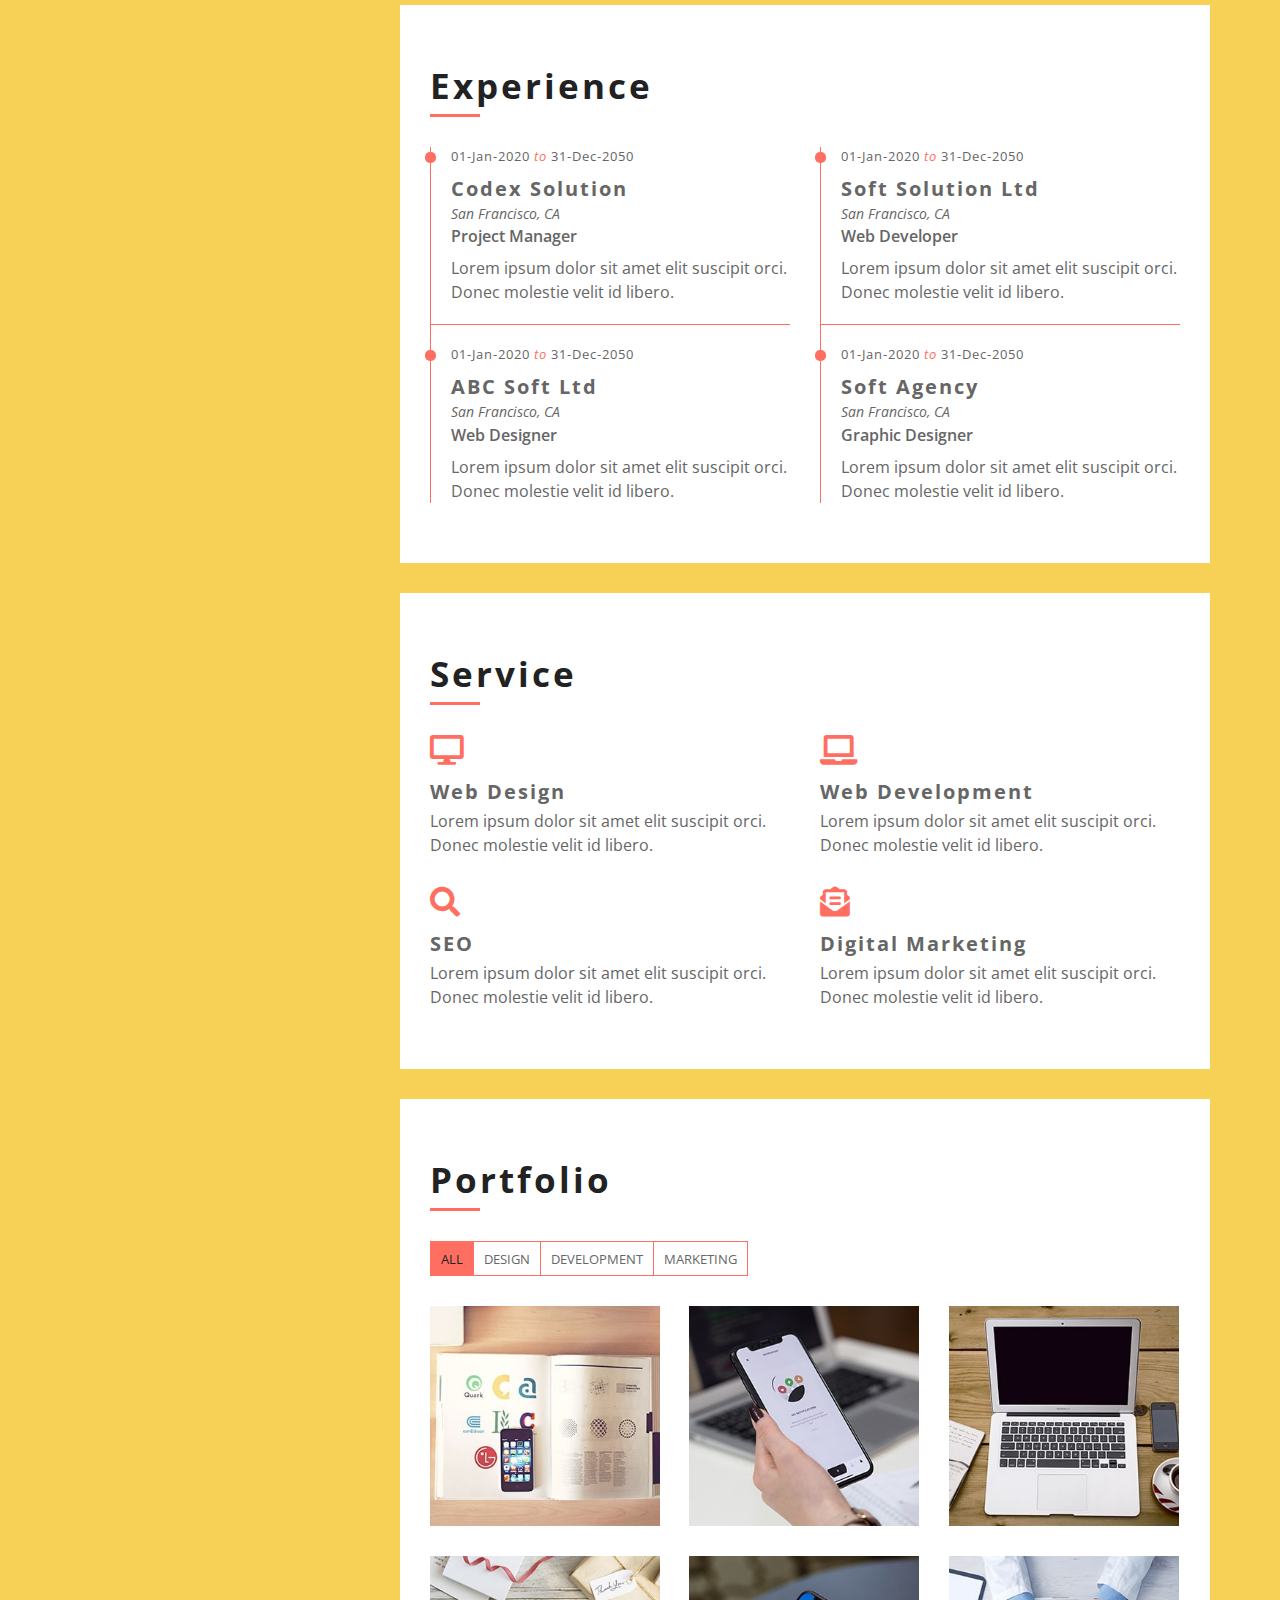
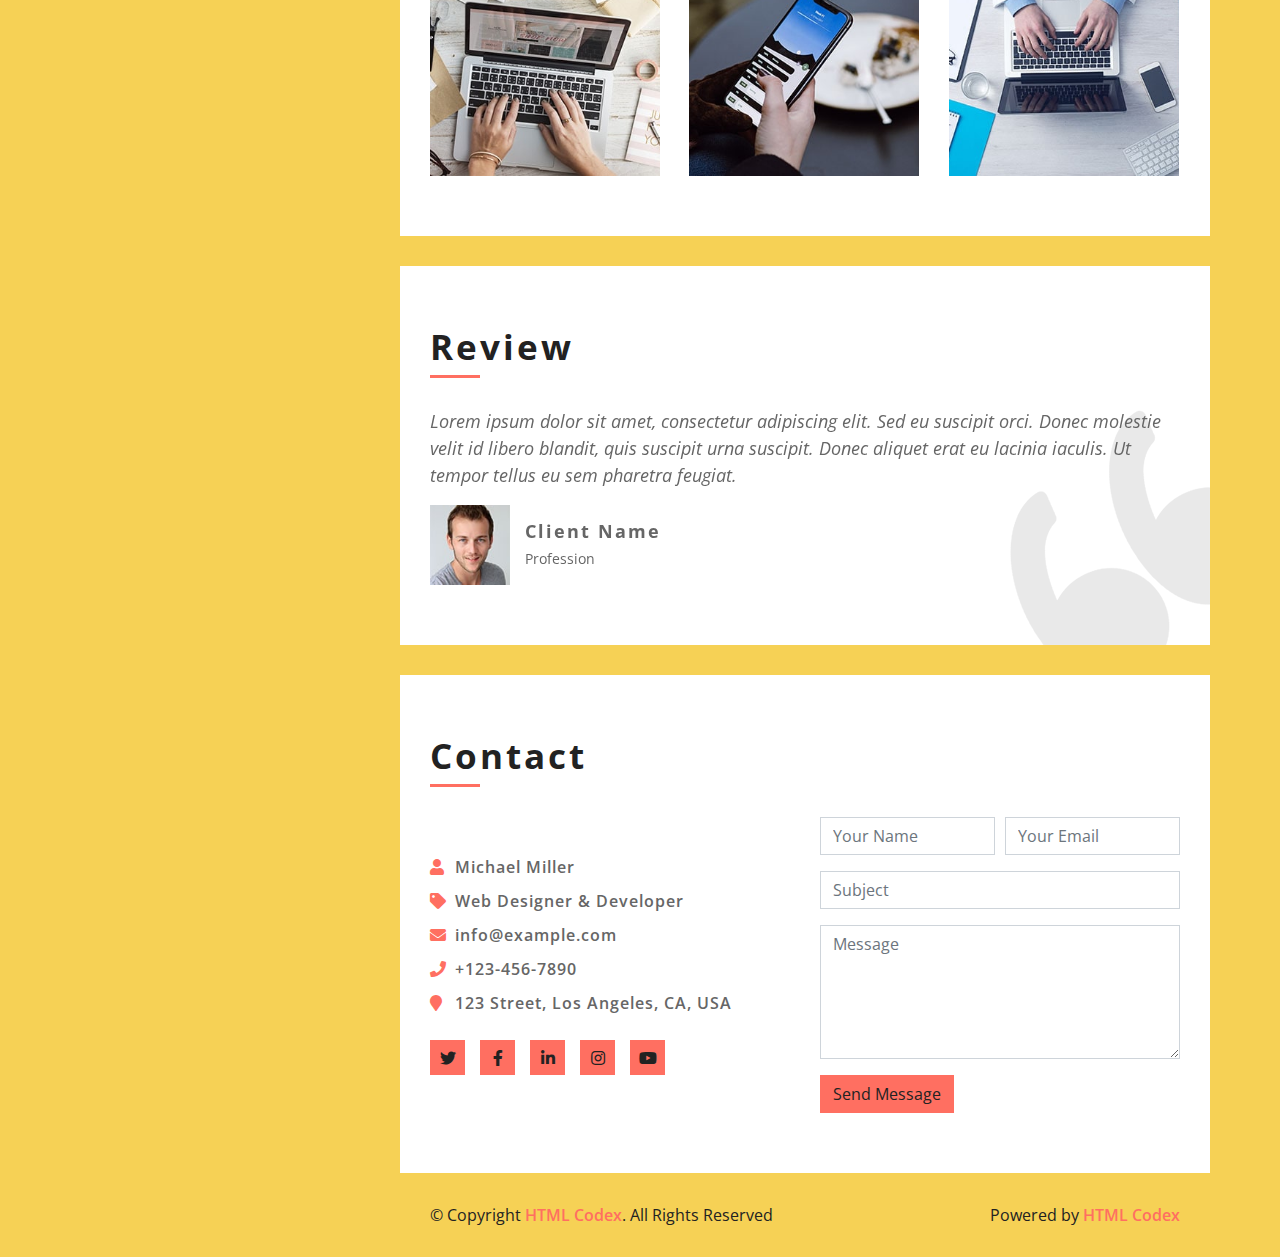
==== commit 36cc5b09: "포트폴리오 수정" ====
--- a/index.html
+++ b/index.html
@@ -50,7 +50,7 @@
                                 <li class="nav-item">
                                     <a class="nav-link" href="#service">Service<i class="fa fa-tasks"></i></a>
                                 </li>
-                                <li class="nav-item">
+                                <li class="nav-item">X
                                     <a class="nav-link" href="#portfolio">Portfolio<i class="fa fa-file-archive"></i></a>
                                 </li>
                                 <li class="nav-item">
@@ -70,10 +70,8 @@
                 <!-- Header Start -->
                 <div class="header" id="header">
                     <div class="content-inner">
-                        <p>I'm</p>
-                        <h1>Michael Miller</h1>
-                        <h2></h2>
-                        <div class="typed-text">Web Designer, Web Developer, Front End Developer, Apps Developer, Graphic Designer</div>
+                        <p>제 삶의 원동력은 성취감입니다.</p>
+                        <h1>하혜진 포트폴리오</h1>
                     </div>
                 </div>
                 <!-- Header End -->
@@ -81,8 +79,8 @@
                 <!-- Large Button Start -->
                 <div class="large-btn">
                     <div class="content-inner">
-                        <a class="btn" href="#"><i class="fa fa-download"></i>Resume</a>
-                        <a class="btn" href="#"><i class="fa fa-hands-helping"></i>Hire Me</a>
+                        <a class="btn" href="#"><i class="fa fa-download"></i>DevBlog</a>
+                        <a class="btn" href="#"><i class="fa fa-hands-helping"></i>GitHub</a>
                     </div>
                 </div>
                 <!-- Large Button End -->
--- a/css/style.css
+++ b/css/style.css
@@ -313,7 +313,7 @@
 }
 
 .header .content-inner {
-    padding: 100px 30px;
+    padding: 120px 30px;
     background: url(../img/profile.png) right bottom no-repeat;
     background-size: contain;
 }
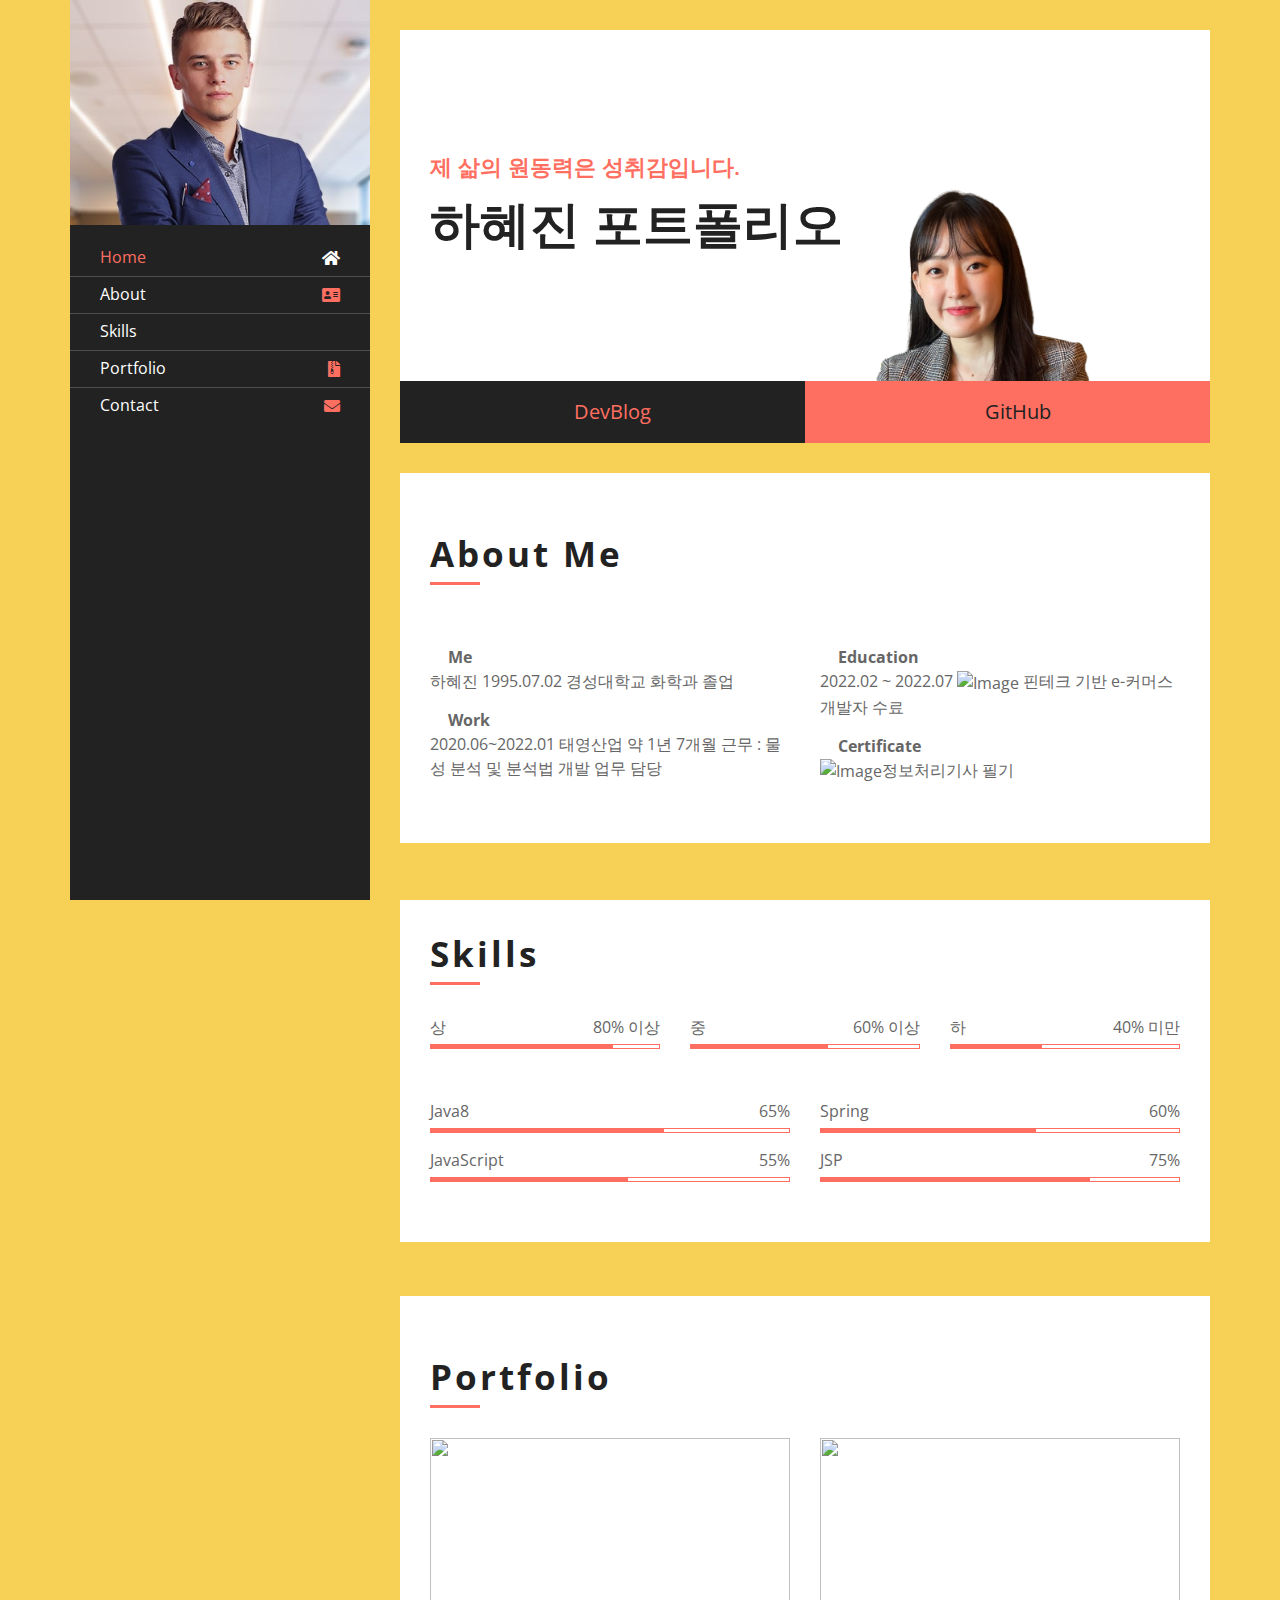
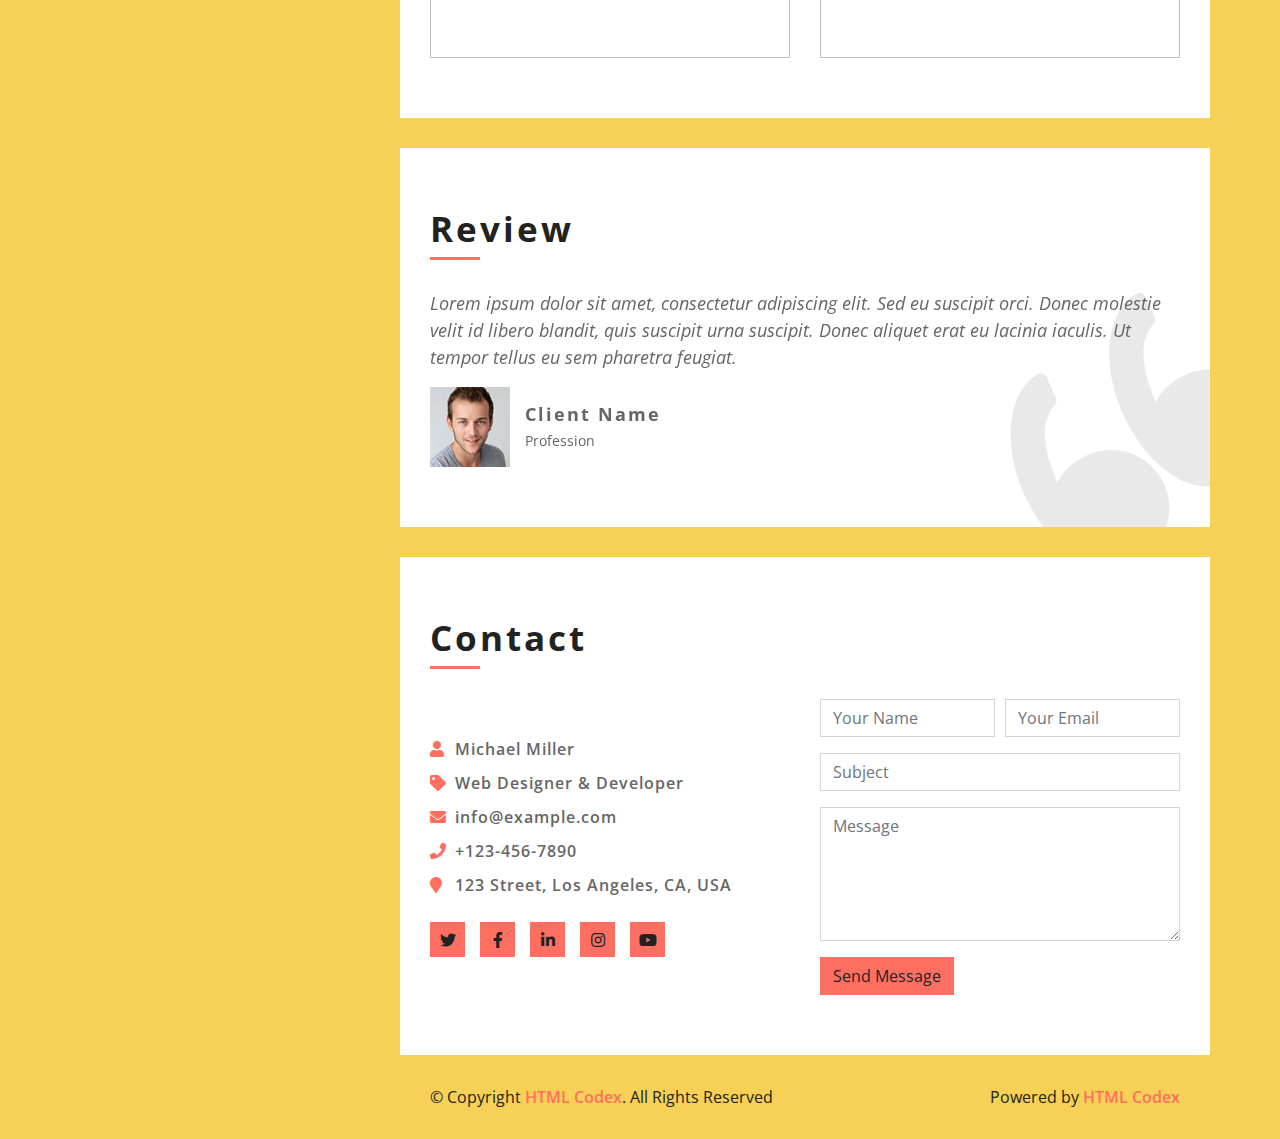
==== commit ca88b710: "이미지 엑박 수정" ====
--- a/index.html
+++ b/index.html
@@ -12,6 +12,7 @@
 
         <!-- Google Fonts -->
         <link href="https://fonts.googleapis.com/css2?family=Open+Sans:300;400;600;700;800&display=swap" rel="stylesheet">
+        <link href="https://fonts.googleapis.com/css2?family=Noto+Sans+KR:wght@300&display=swap" rel="stylesheet">
 
         <!-- CSS Libraries -->
         <link href="https://stackpath.bootstrapcdn.com/bootstrap/4.4.1/css/bootstrap.min.css" rel="stylesheet">
@@ -19,6 +20,7 @@
         <link href="lib/slick/slick.css" rel="stylesheet">
         <link href="lib/slick/slick-theme.css" rel="stylesheet">
         <link href="lib/lightbox/css/lightbox.min.css" rel="stylesheet">
+        <script src="https://kit.fontawesome.com/723a62ca7c.js" crossorigin="anonymous"></script>
 
         <!-- Template Stylesheet -->
         <link href="css/style.css" rel="stylesheet">
@@ -45,12 +47,9 @@
                                     <a class="nav-link" href="#about">About<i class="fa fa-address-card"></i></a>
                                 </li>
                                 <li class="nav-item">
-                                    <a class="nav-link" href="#experience">Experience<i class="fa fa-star"></i></a>
-                                </li>
-                                <li class="nav-item">
-                                    <a class="nav-link" href="#service">Service<i class="fa fa-tasks"></i></a>
-                                </li>
-                                <li class="nav-item">X
+                                    <a class="nav-link" href="#skills">Skills<i class="fa-solid fa-screwdriver-wrench"></i></a>
+                                </li>
+                                <li class="nav-item">
                                     <a class="nav-link" href="#portfolio">Portfolio<i class="fa fa-file-archive"></i></a>
                                 </li>
                                 <li class="nav-item">
@@ -59,11 +58,6 @@
                             </ul>
                         </div>
                     </nav>
-                </div>
-                <div class="sidebar-footer">
-                    <a href="#"><i class="fab fa-twitter"></i></a>
-                    <a href="#"><i class="fab fa-facebook-f"></i></a>
-                    <a href="#"><i class="fab fa-linkedin-in"></i></a>
                 </div>
             </div>
             <div class="content">
@@ -79,8 +73,8 @@
                 <!-- Large Button Start -->
                 <div class="large-btn">
                     <div class="content-inner">
-                        <a class="btn" href="#"><i class="fa fa-download"></i>DevBlog</a>
-                        <a class="btn" href="#"><i class="fa fa-hands-helping"></i>GitHub</a>
+                        <a class="btn" href="https://www.notion.so/study-b90c27f48a494760b5f3f896c5ac9084" target="_blank"><i class="fa-solid fa-hammer"></i>DevBlog</a>
+                        <a class="btn" href="https://github.com/imjinius" target="_blank"><i class="fa-brands fa-github" style="color: black;"></i>GitHub</a>
                     </div>
                 </div>
                 <!-- Large Button End -->
@@ -91,262 +85,159 @@
                         <div class="content-header">
                             <h2>About Me</h2>
                         </div>
-                        <div class="row align-items-center">
-                            <div class="col-md-6 col-lg-5">
-                                <img src="img/about.jpg" alt="Image">
-                            </div>
-                            <div class="col-md-6 col-lg-7">
-                                <p>
-                                    Lorem ipsum dolor sit amet, consectetur adipiscing elit. Sed eu suscipit orci. Donec molestie velit id libero blandit, quis suscipit urna suscipit. Donec aliquet erat eu lacinia iaculis. Ut tempor tellus eu sem pharetra feugiat. Proin libero ligula, gravida at porttitor eget.
-                                </p>
-                                <a class="btn" href="#">Hire Me</a>
-                            </div>
-                        </div>
                         <div class="row">
                             <div class="col-md-6">
                                 <div class="skills">
-                                    <div class="skill-name">
-                                        <p>Design</p><p>85%</p>
-                                    </div>
-                                    <div class="progress">
-                                        <div class="progress-bar" role="progressbar" aria-valuenow="85" aria-valuemin="0" aria-valuemax="100"></div>
-                                    </div>
-                                    <div class="skill-name">
-                                        <p>SEO</p><p>95%</p>
-                                    </div>
-                                    <div class="progress">
-                                        <div class="progress-bar" role="progressbar" aria-valuenow="95" aria-valuemin="0" aria-valuemax="100"></div>
-                                    </div>
-                                </div>
-                            </div>
-                            <div class="col-md-6">
-                                <div class="skills">
-                                    <div class="skill-name">
-                                        <p>Development</p><p>90%</p>
-                                    </div>
-                                    <div class="progress">
-                                        <div class="progress-bar" role="progressbar" aria-valuenow="90" aria-valuemin="0" aria-valuemax="100"></div>
-                                    </div>
-                                    <div class="skill-name">
-                                        <p>Marketing</p><p>85%</p>
-                                    </div>
-                                    <div class="progress">
-                                        <div class="progress-bar" role="progressbar" aria-valuenow="85" aria-valuemin="0" aria-valuemax="100"></div>
-                                    </div>
+                                    <div class="info-box">
+                                        <div class="skill-name">
+                                            <i class="fa-solid fa-user" style="margin-right: 0.5em;"></i><b>Me</b>
+                                            <div class="info-content">하혜진
+                                                1995.07.02
+                                                경성대학교 화학과 졸업
+                                            </div>
+                                        </div>
+                                    </div>    
+                                    <div class="info-box">
+                                        <div class="skill-name">
+                                            <i class="fa-solid fa-city" style="margin-right: 0.5em;"></i><b>Work</b>
+                                            <div class="info-content">2020.06~2022.01
+                                                <span class="company">태영산업</span> 약 1년 7개월 근무
+                                                 : 물성 분석 및 분석법 개발 업무 담당
+                                            </div>
+                                        </div>
+                                    </div>    
+                                </div>
+                            </div>
+                            <div class="col-md-6">
+                                <div class="skills">
+                                    <div class="info-box">
+                                        <div class="skill-name">
+                                            <i class="fa-solid fa-chalkboard" style="margin-right: 0.5em;"></i><b>Education</b>
+                                            <div class="info-content">2022.02 ~ 2022.07
+                                             <img src="img/itwill.png" alt="Image" style="width: 80px;"> 핀테크 기반 e-커머스 개발자 수료
+                                            </div>
+                                        </div>
+                                    </div>     
+                                    <div class="info-box">
+                                        <div class="skill-name">
+                                            <i class="fa-solid fa-certificate" style="margin-right: 0.5em;"></i><b>Certificate</b>
+                                            <div class="info-content"><img src="img/q-net.png" alt="Image" id="qnet">정보처리기사 필기
+                                            </div>
+                                        </div>
+                                    </div>     
                                 </div>
                             </div>
                         </div>
                     </div>
                 </div>
                 <!-- About End -->
-                
-                <!-- Education Start -->
-                <div class="education" id="education">
-                    <div class="content-inner">
-                        <div class="content-header">
-                            <h2>Education</h2>
-                        </div>
-                        <div class="row align-items-center">
-                            <div class="col-md-6">
-                                <div class="edu-col">
-                                    <span>01-Jan-2020 <i>to</i> 31-Dec-2050</span>
-                                    <h3>Master Degree</h3>
-                                    <p>Lorem ipsum dolor sit amet elit suscipit orci. Donec molestie velit id libero.</p>
-                                </div>
-                            </div>
-                            <div class="col-md-6">
-                                <div class="edu-col">
-                                    <span>01-Jan-2020 <i>to</i> 31-Dec-2050</span>
-                                    <h3>Bachelor Degree</h3>
-                                    <p>Lorem ipsum dolor sit amet elit suscipit orci. Donec molestie velit id libero.</p>
-                                </div>
-                            </div>
-                            <div class="col-md-6">
-                                <div class="edu-col">
-                                    <span>01-Jan-2020 <i>to</i> 31-Dec-2050</span>
-                                    <h3>Associate Degree</h3>
-                                    <p>Lorem ipsum dolor sit amet elit suscipit orci. Donec molestie velit id libero.</p>
-                                </div>
-                            </div>
-                            <div class="col-md-6">
-                                <div class="edu-col">
-                                    <span>01-Jan-2020 <i>to</i> 31-Dec-2050</span>
-                                    <h3>High School</h3>
-                                    <p>Lorem ipsum dolor sit amet elit suscipit orci. Donec molestie velit id libero.</p>
-                                </div>
-                            </div>
-                        </div>
-                    </div>
-                </div>
-                <!-- Education Start -->
-                
-                <!-- Experience Start -->
-                <div class="experience" id="experience">
-                    <div class="content-inner">
-                        <div class="content-header">
-                            <h2>Experience</h2>
-                        </div>
-                        <div class="row align-items-center">
-                            <div class="col-md-6">
-                                <div class="exp-col">
-                                    <span>01-Jan-2020 <i>to</i> 31-Dec-2050</span>
-                                    <h3>Codex Solution</h3>
-                                    <h4>San Francisco, CA</h4>
-                                    <h5>Project Manager</h5>
-                                    <p>Lorem ipsum dolor sit amet elit suscipit orci. Donec molestie velit id libero.</p>
-                                </div>
-                            </div>
-                            <div class="col-md-6">
-                                <div class="exp-col">
-                                    <span>01-Jan-2020 <i>to</i> 31-Dec-2050</span>
-                                    <h3>Soft Solution Ltd</h3>
-                                    <h4>San Francisco, CA</h4>
-                                    <h5>Web Developer</h5>
-                                    <p>Lorem ipsum dolor sit amet elit suscipit orci. Donec molestie velit id libero.</p>
-                                </div>
-                            </div>
-                            <div class="col-md-6">
-                                <div class="exp-col">
-                                    <span>01-Jan-2020 <i>to</i> 31-Dec-2050</span>
-                                    <h3>ABC Soft Ltd</h3>
-                                    <h4>San Francisco, CA</h4>
-                                    <h5>Web Designer</h5>
-                                    <p>Lorem ipsum dolor sit amet elit suscipit orci. Donec molestie velit id libero.</p>
-                                </div>
-                            </div>
-                            <div class="col-md-6">
-                                <div class="exp-col">
-                                    <span>01-Jan-2020 <i>to</i> 31-Dec-2050</span>
-                                    <h3>Soft Agency</h3>
-                                    <h4>San Francisco, CA</h4>
-                                    <h5>Graphic Designer</h5>
-                                    <p>Lorem ipsum dolor sit amet elit suscipit orci. Donec molestie velit id libero.</p>
-                                </div>
-                            </div>
-                        </div>
-                    </div>
-                </div>
-                <!-- Experience Start -->
-                
-                <!-- Service Start -->
-                <div class="service" id="service">
-                    <div class="content-inner">
-                        <div class="content-header">
-                            <h2>Service</h2>
-                        </div>
-                        <div class="row align-items-center">
-                            <div class="col-md-6">
-                                <div class="srv-col">
-                                    <i class="fa fa-desktop"></i>
-                                    <h3>Web Design</h3>
-                                    <p>Lorem ipsum dolor sit amet elit suscipit orci. Donec molestie velit id libero.</p>
-                                </div>
-                            </div>
-                            <div class="col-md-6">
-                                <div class="srv-col">
-                                    <i class="fa fa-laptop"></i>
-                                    <h3>Web Development</h3>
-                                    <p>Lorem ipsum dolor sit amet elit suscipit orci. Donec molestie velit id libero.</p>
-                                </div>
-                            </div>
-                            <div class="col-md-6">
-                                <div class="srv-col">
-                                    <i class="fa fa-search"></i>
-                                    <h3>SEO</h3>
-                                    <p>Lorem ipsum dolor sit amet elit suscipit orci. Donec molestie velit id libero.</p>
-                                </div>
-                            </div>
-                            <div class="col-md-6">
-                                <div class="srv-col">
-                                    <i class="fa fa-envelope-open-text"></i>
-                                    <h3>Digital Marketing</h3>
-                                    <p>Lorem ipsum dolor sit amet elit suscipit orci. Donec molestie velit id libero.</p>
-                                </div>
-                            </div>
-                        </div>
-                    </div>
-                </div>
-                <!-- Service Start -->
+
+                <!-- Skills Start -->
+                 <div class="about" id="skills">
+                    <div class="content-inner">
+                        <div class="content-header">
+                            <h2>Skills</h2>
+                        </div>
+                        
+                        <!-- 게이지 의미 -->
+                        <div class="row" style="margin-top: -30px; margin-bottom: 20px;">
+                            <div class="col-md-4">
+                                <div class="skills">
+                                    <div class="skill-name">
+                                        <p>상</p><p>80% 이상</p>
+                                    </div>
+                                    <div class="progress">
+                                        <div class="progress-bar" role="progressbar" aria-valuenow="80" aria-valuemin="0" aria-valuemax="100"></div>
+                                    </div>
+                                </div>
+                            </div>
+                            <div class="col-md-4">
+                                <div class="skills">
+                                    <div class="skill-name">
+                                        <p>중</p><p>60% 이상</p>
+                                    </div>
+                                    <div class="progress">
+                                        <div class="progress-bar" role="progressbar" aria-valuenow="60" aria-valuemin="0" aria-valuemax="100"></div>
+                                    </div>
+                                </div>
+                            </div>
+                            <div class="col-md-4">
+                                <div class="skills">
+                                    <div class="skill-name">
+                                        <p>하</p><p>40% 미만</p>
+                                    </div>
+                                    <div class="progress">
+                                        <div class="progress-bar" role="progressbar" aria-valuenow="40" aria-valuemin="0" aria-valuemax="100"></div>
+                                    </div>
+                                </div>
+                            </div>
+                        </div>
+                        <!-- 게이지 의미 -->
+
+                        <div class="row">
+                            <div class="col-md-6">
+                                <div class="skills">
+                                    <div class="skill-name">
+                                        <p>Java8</p><p>65%</p>
+                                    </div>
+                                    <div class="progress">
+                                        <div class="progress-bar" role="progressbar" aria-valuenow="65" aria-valuemin="0" aria-valuemax="100"></div>
+                                    </div>
+                                    <div class="skill-name">
+                                        <p>JavaScript</p><p>55%</p>
+                                    </div>
+                                    <div class="progress">
+                                        <div class="progress-bar" role="progressbar" aria-valuenow="55" aria-valuemin="0" aria-valuemax="100"></div>
+                                    </div>
+                                </div>
+                            </div>
+                            <div class="col-md-6">
+                                <div class="skills">
+                                    <div class="skill-name">
+                                        <p>Spring</p><p>60%</p>
+                                    </div>
+                                    <div class="progress">
+                                        <div class="progress-bar" role="progressbar" aria-valuenow="60" aria-valuemin="0" aria-valuemax="100"></div>
+                                    </div>
+                                    <div class="skill-name">
+                                        <p>JSP</p><p>75%</p>
+                                    </div>
+                                    <div class="progress">
+                                        <div class="progress-bar" role="progressbar" aria-valuenow="75" aria-valuemin="0" aria-valuemax="100"></div>
+                                    </div>
+                                </div>
+                            </div>
+                        </div>
+                    </div>
+                </div>
+                <!-- Skills End -->
                 
                 <!-- Portfolio Start -->
+                <img src="img/map.png" width=1 height=1>
                 <div class="portfolio" id="portfolio">
                     <div class="content-inner">
                         <div class="content-header">
                             <h2>Portfolio</h2>
                         </div>
-                        <div class="row">
-                            <div class="col-lg-12">
-                                <ul id="portfolio-flters">
-                                    <li data-filter="*" class="filter-active">All</li>
-                                    <li data-filter=".web-des">Design</li>
-                                    <li data-filter=".web-dev">Development</li>
-                                    <li data-filter=".dig-mar">Marketing</li>
-                                </ul>
-                            </div>
-                        </div>
                         <div class="row portfolio-container">
-                            <div class="col-lg-4 col-md-6 portfolio-item web-des">
+                            <div class="col-lg-6 col-md-6 portfolio-item web-des">
                                 <div class="portfolio-wrap">
                                     <figure>
-                                        <img src="img/portfolio-1.jpg" class="img-fluid" alt="">
-                                        <a href="img/portfolio-1.jpg" data-lightbox="portfolio" data-title="Project Name" class="link-preview" title="Preview"><i class="fa fa-eye"></i></a>
-                                        <a href="#" class="link-details" title="More Details"><i class="fa fa-link"></i></a>
-                                        <a class="portfolio-title" href="#">Project Name <span>Web Design</span></a>
+                                        <img src="img/seastu.png" class="img-fluid" alt="">
+                                        <a href="img/seastu.png" data-lightbox="portfolio" data-title="Project Name" class="link-preview" title="Preview"><i class="fa fa-eye"></i></a>
+                                        <a href="https://github.com/imjinius/sea-of-student" class="link-details" title="GitHub" target="_blank"><i class="fa-brands fa-github"></i></a>
+                                        <a class="portfolio-title" href="#">Project Name <span>대학생의 바다</span></a>
                                     </figure>
                                 </div>
                             </div>
 
-                            <div class="col-lg-4 col-md-6 portfolio-item web-des">
+                            <div class="col-lg-6 col-md-6 portfolio-item web-des">
                                 <div class="portfolio-wrap">
                                     <figure>
-                                        <img src="img/portfolio-2.jpg" class="img-fluid" alt="">
-                                        <a href="img/portfolio-2.jpg" class="link-preview" data-lightbox="portfolio" data-title="Project Name" title="Preview"><i class="fa fa-eye"></i></a>
-                                        <a href="#" class="link-details" title="More Details"><i class="fa fa-link"></i></a>
-                                        <a class="portfolio-title" href="#">Project Name <span>Web Design</span></a>
-                                    </figure>
-                                </div>
-                            </div>
-
-                            <div class="col-lg-4 col-md-6 portfolio-item web-dev">
-                                <div class="portfolio-wrap">
-                                    <figure>
-                                        <img src="img/portfolio-3.jpg" class="img-fluid" alt="">
-                                        <a href="img/portfolio-3.jpg" class="link-preview" data-lightbox="portfolio" data-title="Project Name" title="Preview"><i class="fa fa-eye"></i></a>
-                                        <a href="#" class="link-details" title="More Details"><i class="fa fa-link"></i></a>
-                                        <a class="portfolio-title" href="#">Project Name <span>Web Development</span></a>
-                                    </figure>
-                                </div>
-                            </div>
-
-                            <div class="col-lg-4 col-md-6 portfolio-item web-dev">
-                                <div class="portfolio-wrap">
-                                    <figure>
-                                        <img src="img/portfolio-4.jpg" class="img-fluid" alt="">
-                                        <a href="img/portfolio-4.jpg" class="link-preview" data-lightbox="portfolio" data-title="Project Name" title="Preview"><i class="fa fa-eye"></i></a>
-                                        <a href="#" class="link-details" title="More Details"><i class="fa fa-link"></i></a>
-                                        <a class="portfolio-title" href="#">Project Name <span>Web Development</span></a>
-                                    </figure>
-                                </div>
-                            </div>
-
-                            <div class="col-lg-4 col-md-6 portfolio-item dig-mar">
-                                <div class="portfolio-wrap">
-                                    <figure>
-                                        <img src="img/portfolio-5.jpg" class="img-fluid" alt="">
-                                        <a href="img/portfolio-5.jpg" class="link-preview" data-lightbox="portfolio" data-title="Project Name" title="Preview"><i class="fa fa-eye"></i></a>
-                                        <a href="#" class="link-details" title="More Details"><i class="fa fa-link"></i></a>
-                                        <a class="portfolio-title" href="#">Project Name <span>Digital Marketing</span></a>
-                                    </figure>
-                                </div>
-                            </div>
-
-                            <div class="col-lg-4 col-md-6 portfolio-item dig-mar">
-                                <div class="portfolio-wrap">
-                                    <figure>
-                                        <img src="img/portfolio-6.jpg" class="img-fluid" alt="">
-                                        <a href="img/portfolio-6.jpg" class="link-preview" data-lightbox="portfolio" data-title="Project Name" title="Preview"><i class="fa fa-eye"></i></a>
-                                        <a href="#" class="link-details" title="More Details"><i class="fa fa-link"></i></a>
-                                        <a class="portfolio-title" href="#">Project Name <span>Digital Marketing</span></a>
+                                        <img src="img/bkc.png" class="img-fluid" alt="">
+                                        <a href="img/bkc.png" class="link-preview" data-lightbox="portfolio" data-title="Project Name" title="Preview"><i class="fa fa-eye"></i></a>
+                                        <a href="bucance.html" class="link-details" title="More Details" target="_blank"><i class="fa fa-link"></i></a>
+                                        <a class="portfolio-title" href="#">Project Name <span>부캉스</span></a>
                                     </figure>
                                 </div>
                             </div>
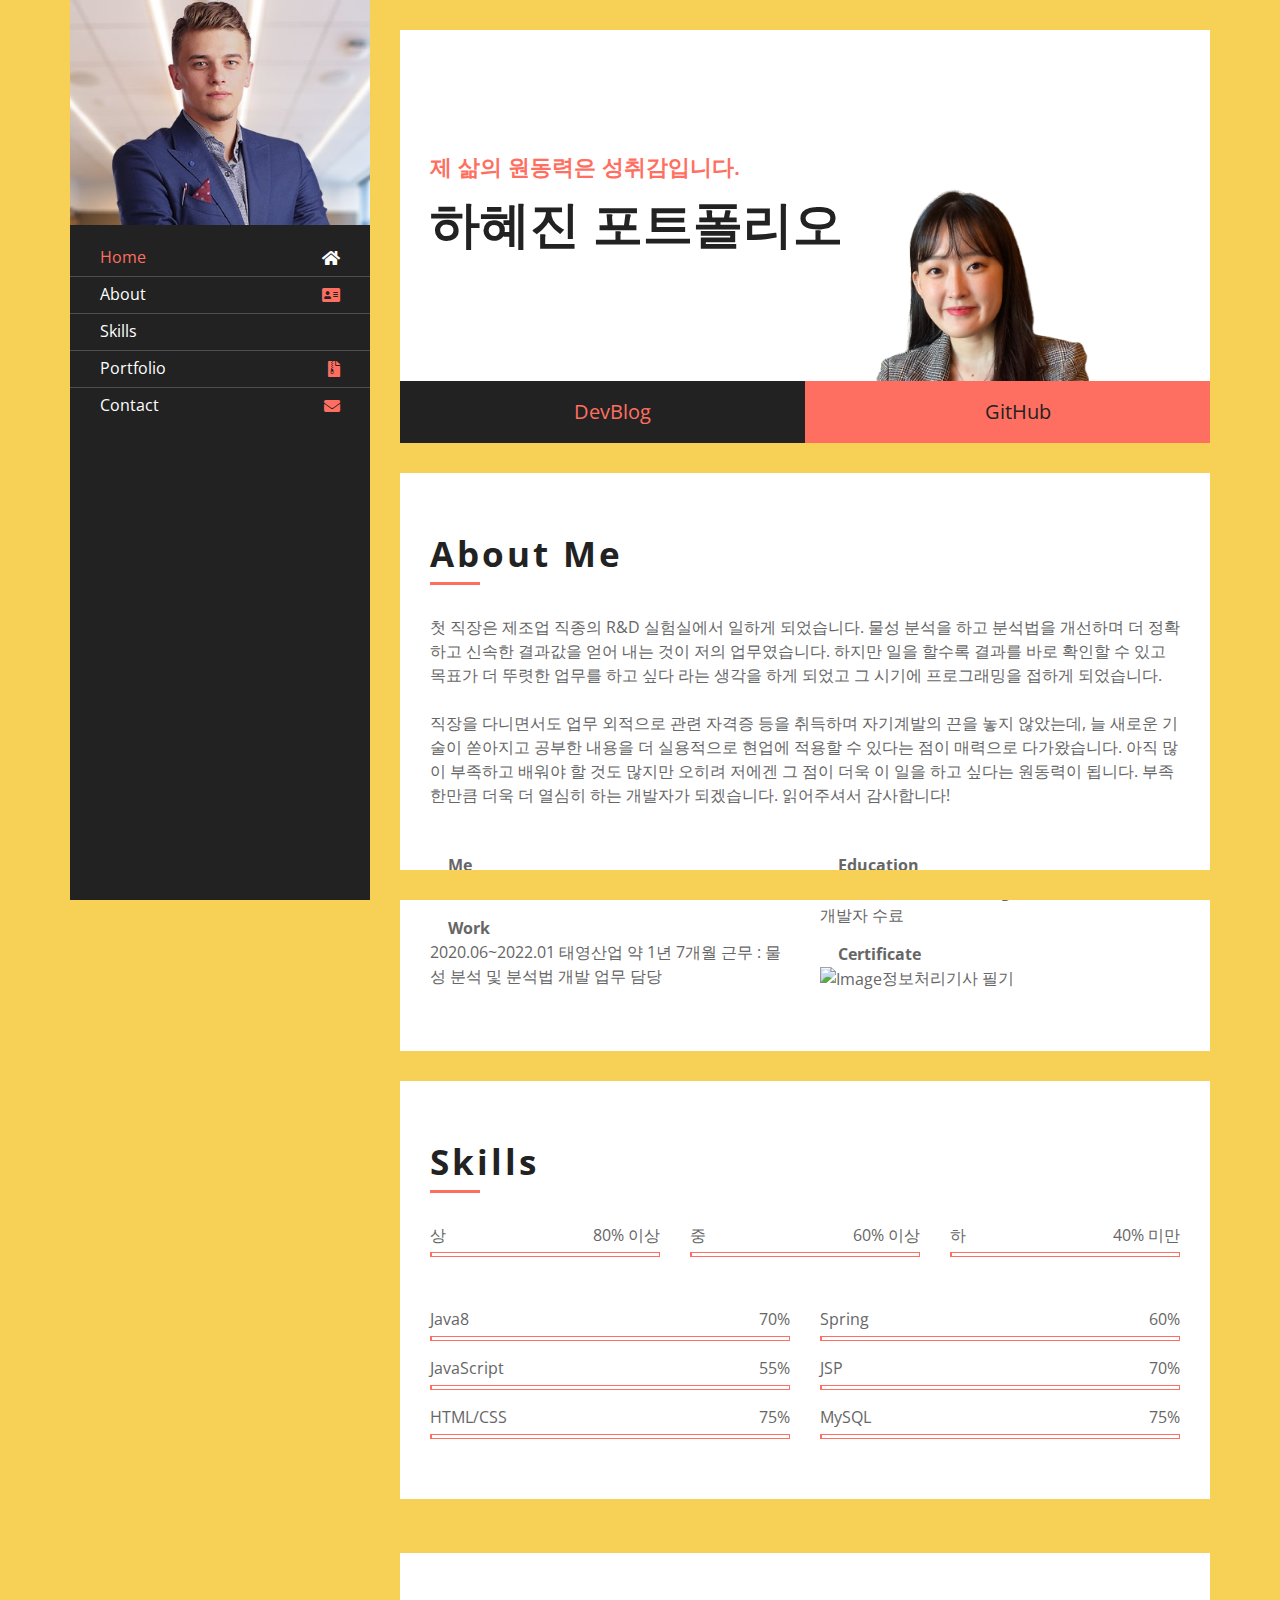
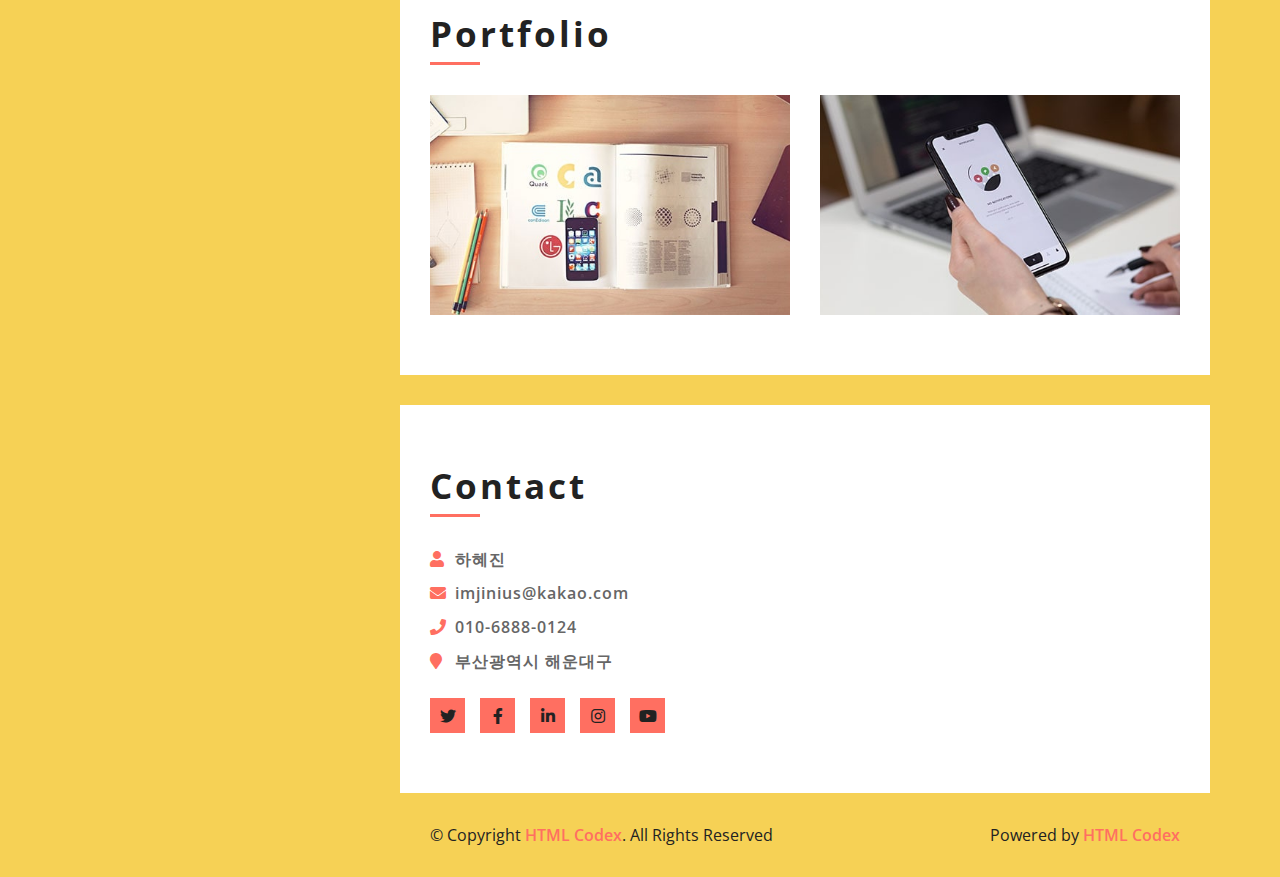
==== commit 23e2a909: "skill stack 수정" ====
--- a/index.html
+++ b/index.html
@@ -85,6 +85,15 @@
                         <div class="content-header">
                             <h2>About Me</h2>
                         </div>
+                        <p>첫 직장은 제조업 직종의 R&D 실험실에서 일하게 되었습니다. 
+                            물성 분석을 하고 분석법을 개선하며 더 정확하고 신속한 결과값을 얻어 내는 것이 저의 업무였습니다.
+                            하지만 일을 할수록 결과를 바로 확인할 수 있고 목표가 더 뚜렷한 업무를 하고 싶다 라는 생각을 하게 되었고 
+                            그 시기에 프로그래밍을 접하게 되었습니다. <br><br>
+                            직장을 다니면서도 업무 외적으로 관련 자격증 등을 취득하며 자기계발의 끈을 놓지 않았는데, 
+                            늘 새로운 기술이 쏟아지고 공부한 내용을 더 실용적으로 현업에 적용할 수 있다는 점이 매력으로 다가왔습니다.
+                            아직 많이 부족하고 배워야 할 것도 많지만 오히려 저에겐 그 점이 더욱 이 일을 하고 싶다는 원동력이 됩니다.
+                            부족한만큼 더욱 더 열심히 하는 개발자가 되겠습니다. 읽어주셔서 감사합니다!
+                        </p>
                         <div class="row">
                             <div class="col-md-6">
                                 <div class="skills">
@@ -178,10 +187,10 @@
                             <div class="col-md-6">
                                 <div class="skills">
                                     <div class="skill-name">
-                                        <p>Java8</p><p>65%</p>
-                                    </div>
-                                    <div class="progress">
-                                        <div class="progress-bar" role="progressbar" aria-valuenow="65" aria-valuemin="0" aria-valuemax="100"></div>
+                                        <p>Java8</p><p>70%</p>
+                                    </div>
+                                    <div class="progress">
+                                        <div class="progress-bar" role="progressbar" aria-valuenow="70" aria-valuemin="0" aria-valuemax="100"></div>
                                     </div>
                                     <div class="skill-name">
                                         <p>JavaScript</p><p>55%</p>
@@ -189,6 +198,12 @@
                                     <div class="progress">
                                         <div class="progress-bar" role="progressbar" aria-valuenow="55" aria-valuemin="0" aria-valuemax="100"></div>
                                     </div>
+                                    <div class="skill-name">
+                                        <p>HTML/CSS</p><p>75%</p>
+                                    </div>
+                                    <div class="progress">
+                                        <div class="progress-bar" role="progressbar" aria-valuenow="75" aria-valuemin="0" aria-valuemax="100"></div>
+                                    </div>
                                 </div>
                             </div>
                             <div class="col-md-6">
@@ -200,7 +215,13 @@
                                         <div class="progress-bar" role="progressbar" aria-valuenow="60" aria-valuemin="0" aria-valuemax="100"></div>
                                     </div>
                                     <div class="skill-name">
-                                        <p>JSP</p><p>75%</p>
+                                        <p>JSP</p><p>70%</p>
+                                    </div>
+                                    <div class="progress">
+                                        <div class="progress-bar" role="progressbar" aria-valuenow="70" aria-valuemin="0" aria-valuemax="100"></div>
+                                    </div>
+                                    <div class="skill-name">
+                                        <p>MySQL</p><p>75%</p>
                                     </div>
                                     <div class="progress">
                                         <div class="progress-bar" role="progressbar" aria-valuenow="75" aria-valuemin="0" aria-valuemax="100"></div>
@@ -214,6 +235,8 @@
                 
                 <!-- Portfolio Start -->
                 <img src="img/map.png" width=1 height=1>
+                <img src="img/board.png" width=1 height=1>
+                <img src="img/board-detail.png" width=1 height=1>
                 <div class="portfolio" id="portfolio">
                     <div class="content-inner">
                         <div class="content-header">
@@ -223,8 +246,8 @@
                             <div class="col-lg-6 col-md-6 portfolio-item web-des">
                                 <div class="portfolio-wrap">
                                     <figure>
-                                        <img src="img/seastu.png" class="img-fluid" alt="">
-                                        <a href="img/seastu.png" data-lightbox="portfolio" data-title="Project Name" class="link-preview" title="Preview"><i class="fa fa-eye"></i></a>
+                                        <img src="img/portfolio-1.jpg" class="img-fluid" alt="">
+                                        <a href="img/portfolio-1.jpg" data-lightbox="portfolio" data-title="Project Name" class="link-preview" title="Preview"><i class="fa fa-eye"></i></a>
                                         <a href="https://github.com/imjinius/sea-of-student" class="link-details" title="GitHub" target="_blank"><i class="fa-brands fa-github"></i></a>
                                         <a class="portfolio-title" href="#">Project Name <span>대학생의 바다</span></a>
                                     </figure>
@@ -234,8 +257,8 @@
                             <div class="col-lg-6 col-md-6 portfolio-item web-des">
                                 <div class="portfolio-wrap">
                                     <figure>
-                                        <img src="img/bkc.png" class="img-fluid" alt="">
-                                        <a href="img/bkc.png" class="link-preview" data-lightbox="portfolio" data-title="Project Name" title="Preview"><i class="fa fa-eye"></i></a>
+                                        <img src="img/portfolio-2.jpg" class="img-fluid" alt="">
+                                        <a href="img/portfolio-2.jpg" class="link-preview" data-lightbox="portfolio" data-title="Project Name" title="Preview"><i class="fa fa-eye"></i></a>
                                         <a href="bucance.html" class="link-details" title="More Details" target="_blank"><i class="fa fa-link"></i></a>
                                         <a class="portfolio-title" href="#">Project Name <span>부캉스</span></a>
                                     </figure>
@@ -246,66 +269,6 @@
                 </div>
                 <!-- Portfolio Start -->
                 
-                <!-- Review Start -->
-                <div class="review" id="review">
-                    <div class="content-inner">
-                        <div class="content-header">
-                            <h2>Review</h2>
-                        </div>
-                        <div class="row align-items-center review-slider">
-                            <div class="col-md-12">
-                                <div class="review-slider-item">
-                                    <div class="review-text">
-                                        <p>
-                                            Lorem ipsum dolor sit amet, consectetur adipiscing elit. Sed eu suscipit orci. Donec molestie velit id libero blandit, quis suscipit urna suscipit. Donec aliquet erat eu lacinia iaculis. Ut tempor tellus eu sem pharetra feugiat.
-                                        </p>
-                                    </div>
-                                    <div class="review-img">
-                                        <img src="img/review-1.jpg" alt="Image">
-                                        <div class="review-name">
-                                            <h3>Client Name</h3>
-                                            <p>Profession</p>
-                                        </div>
-                                    </div>
-                                </div>
-                            </div>
-                            <div class="col-md-12">
-                                <div class="review-slider-item">
-                                    <div class="review-text">
-                                        <p>
-                                            Lorem ipsum dolor sit amet, consectetur adipiscing elit. Sed eu suscipit orci. Donec molestie velit id libero blandit, quis suscipit urna suscipit. Donec aliquet erat eu lacinia iaculis. Ut tempor tellus eu sem pharetra feugiat.
-                                        </p>
-                                    </div>
-                                    <div class="review-img">
-                                        <img src="img/review-2.jpg" alt="Image">
-                                        <div class="review-name">
-                                            <h3>Client Name</h3>
-                                            <p>Profession</p>
-                                        </div>
-                                    </div>
-                                </div>
-                            </div>
-                            <div class="col-md-12">
-                                <div class="review-slider-item">
-                                    <div class="review-text">
-                                        <p>
-                                            Lorem ipsum dolor sit amet, consectetur adipiscing elit. Sed eu suscipit orci. Donec molestie velit id libero blandit, quis suscipit urna suscipit. Donec aliquet erat eu lacinia iaculis. Ut tempor tellus eu sem pharetra feugiat.
-                                        </p>
-                                    </div>
-                                    <div class="review-img">
-                                        <img src="img/review-3.jpg" alt="Image">
-                                        <div class="review-name">
-                                            <h3>Client Name</h3>
-                                            <p>Profession</p>
-                                        </div>
-                                    </div>
-                                </div>
-                            </div>
-                        </div>
-                    </div>
-                </div>
-                <!-- Review End -->
-                
                 <!-- Contact Start -->
                 <div class="contact" id="contact">
                     <div class="content-inner">
@@ -315,11 +278,10 @@
                         <div class="row align-items-center">
                             <div class="col-md-6">
                                 <div class="contact-info">
-                                    <p><i class="fa fa-user"></i>Michael Miller</p>
-                                    <p><i class="fa fa-tag"></i>Web Designer & Developer</p>
-                                    <p><i class="fa fa-envelope"></i><a href="mailto:info@example.com">info@example.com</a></p>
-                                    <p><i class="fa fa-phone"></i><a href="tel:+1234567890">+123-456-7890</a></p>
-                                    <p><i class="fa fa-map-marker"></i>123 Street, Los Angeles, CA, USA</p>
+                                    <p><i class="fa fa-user"></i>하혜진</p>
+                                    <p><i class="fa fa-envelope"></i><a href="mailto:info@example.com">imjinius@kakao.com</a></p>
+                                    <p><i class="fa fa-phone"></i><a href="tel:+1234567890">010-6888-0124</a></p>
+                                    <p><i class="fa fa-map-marker"></i>부산광역시 해운대구</p>
                                     <div class="social">
                                         <a class="btn" href=""><i class="fab fa-twitter"></i></a>
                                         <a class="btn" href=""><i class="fab fa-facebook-f"></i></a>
@@ -327,27 +289,6 @@
                                         <a class="btn" href=""><i class="fab fa-instagram"></i></a>
                                         <a class="btn" href=""><i class="fab fa-youtube"></i></a>
                                     </div>
-                                </div>
-                            </div>
-                            <div class="col-md-6">
-                                <div class="form">
-                                    <form>
-                                        <div class="form-row">
-                                            <div class="form-group col-md-6">
-                                                <input type="text" class="form-control" placeholder="Your Name" />
-                                            </div>
-                                            <div class="form-group col-md-6">
-                                                <input type="email" class="form-control" placeholder="Your Email" />
-                                            </div>
-                                        </div>
-                                        <div class="form-group">
-                                            <input type="text" class="form-control" placeholder="Subject" />
-                                        </div>
-                                        <div class="form-group">
-                                            <textarea class="form-control" rows="5" placeholder="Message"></textarea>
-                                        </div>
-                                        <div><button class="btn" type="submit">Send Message</button></div>
-                                    </form>
                                 </div>
                             </div>
                         </div>
